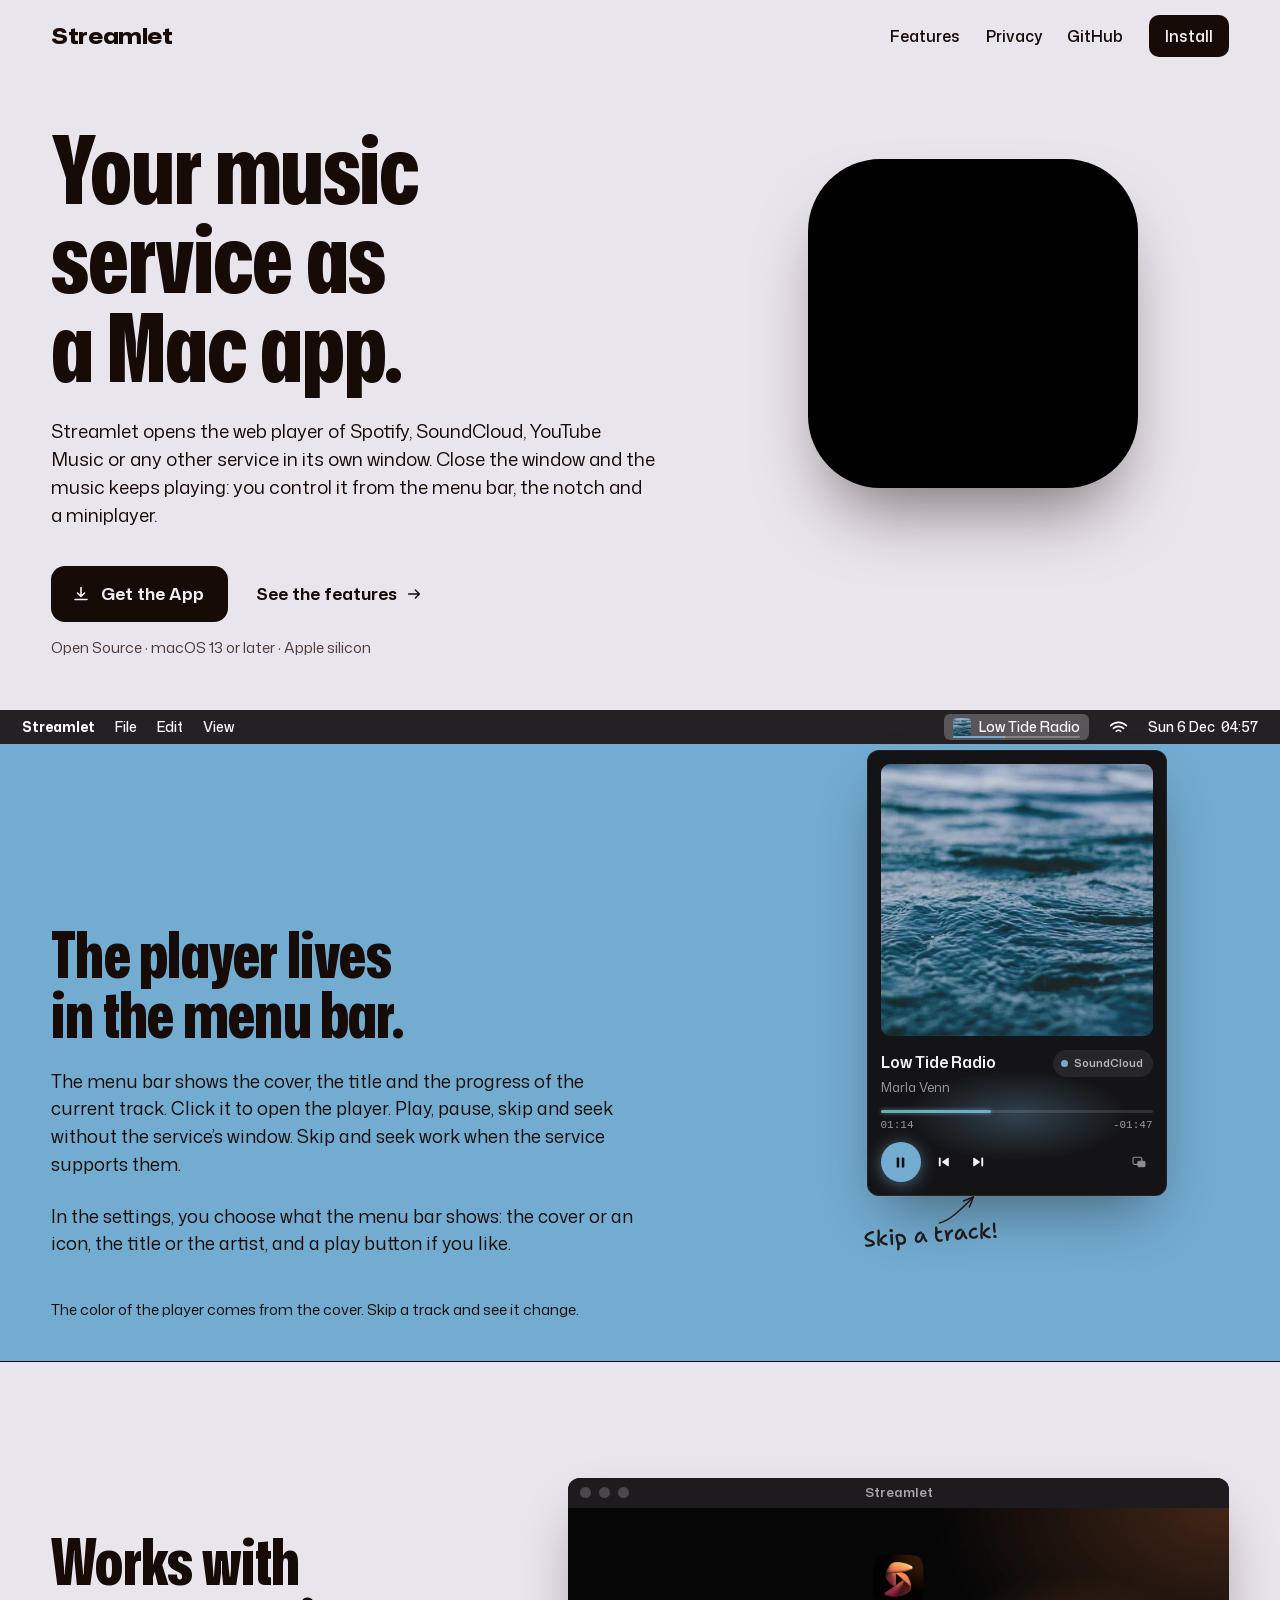
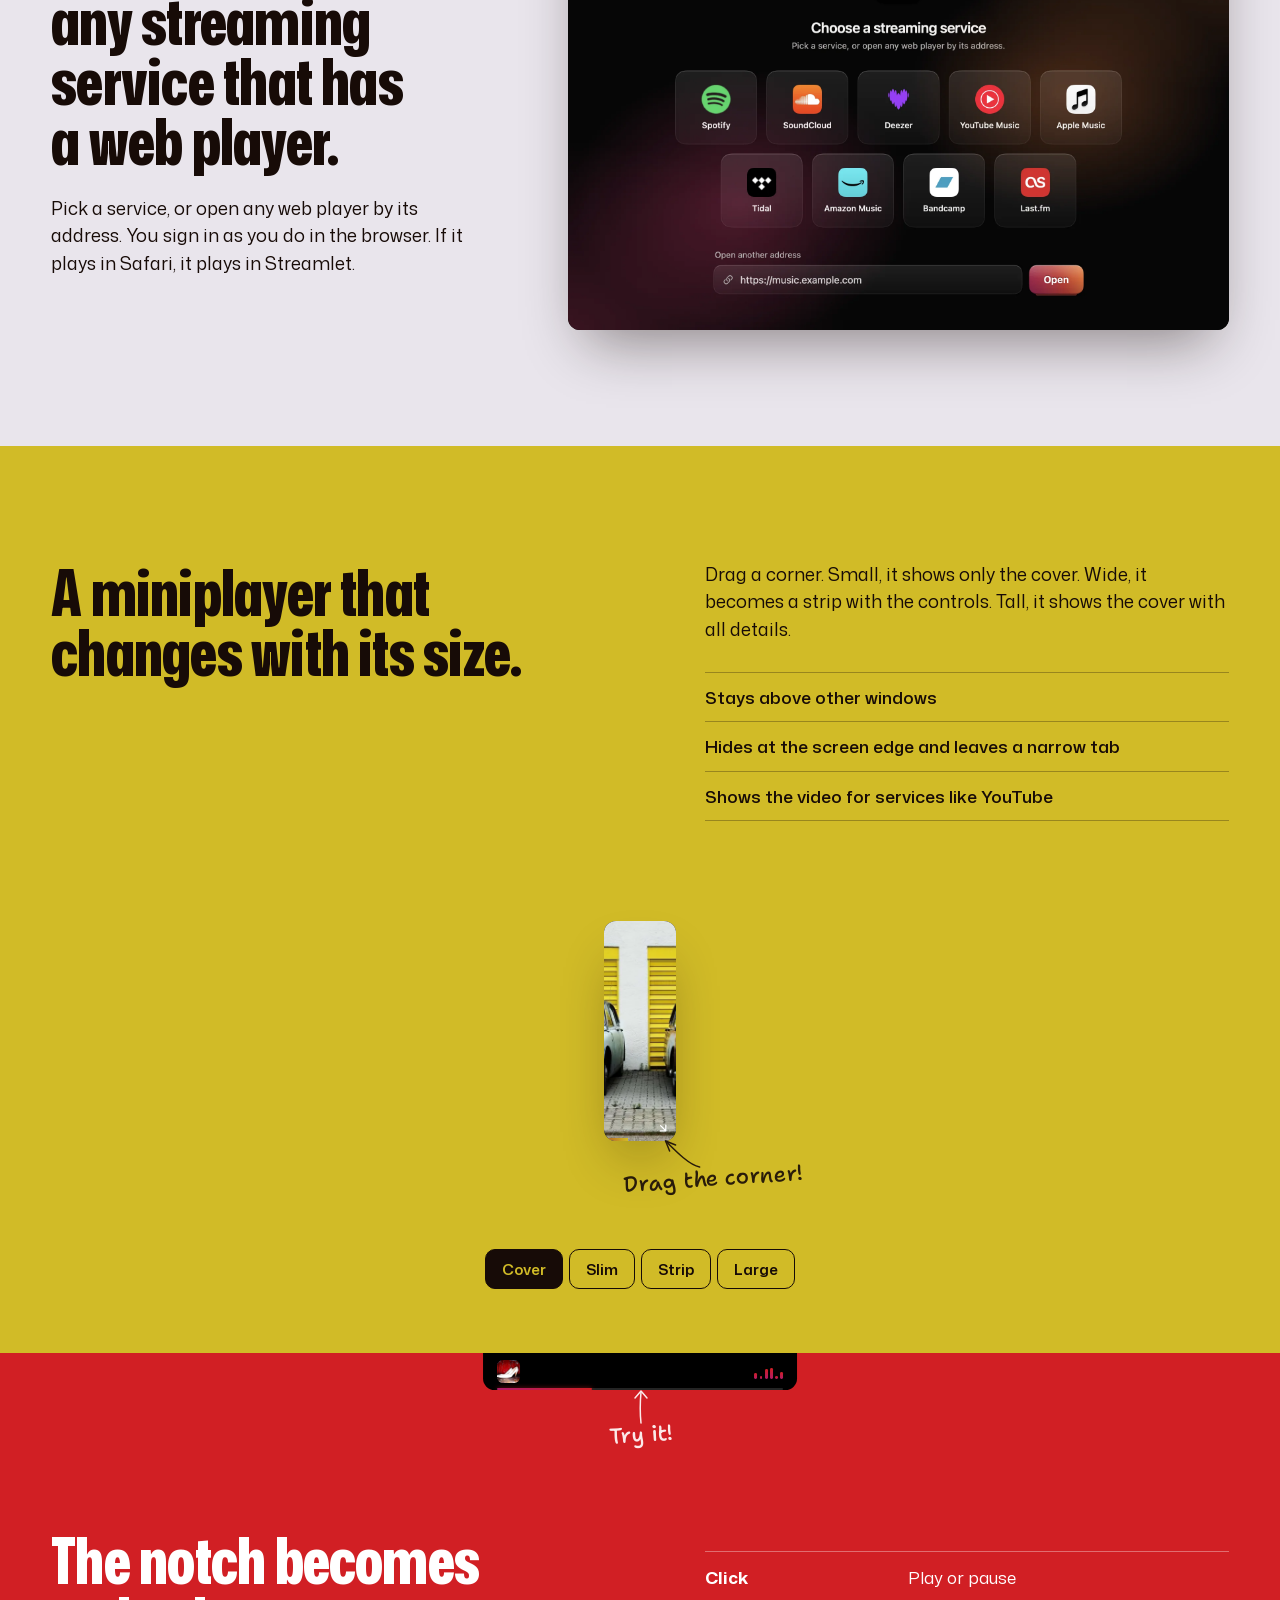
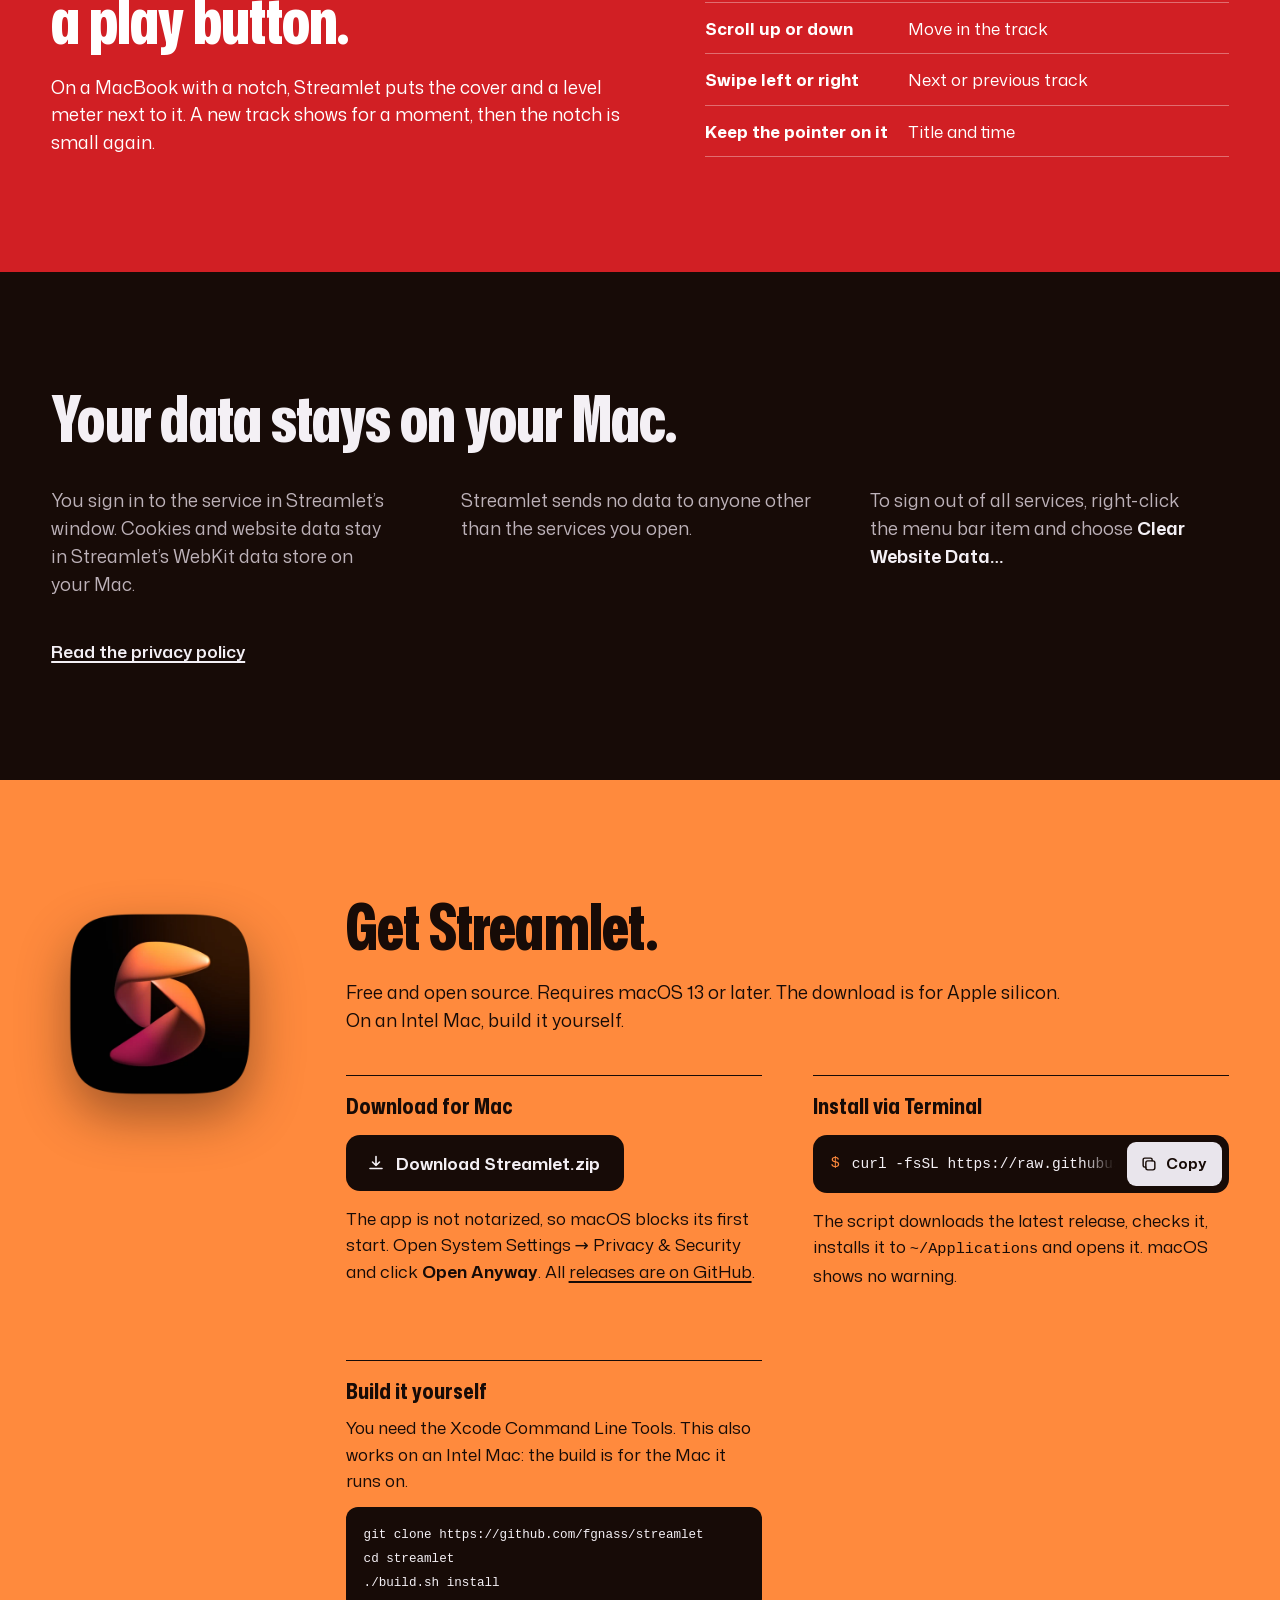
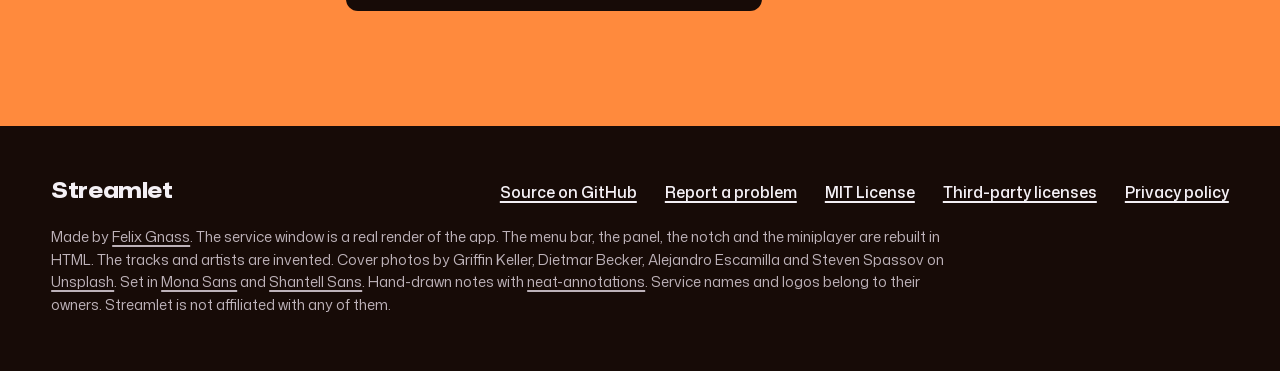
==== docs/index.html @ 0e33ea7a "initial commit" ====
<!doctype html>
<html lang="en">
<head>
<meta charset="utf-8">
<meta name="viewport" content="width=device-width, initial-scale=1">
<title>Streamlet – Your music service as a Mac app</title>
<meta name="description" content="Streamlet opens the web player of Spotify, SoundCloud, YouTube Music or any other service in its own window, and lets you control it from the menu bar, the notch and a miniplayer. Free and open source.">
<meta name="theme-color" content="#e9e5ec">
<meta property="og:title" content="Streamlet – Your music service as a Mac app">
<meta property="og:description" content="Any web player in its own window, with controls in the menu bar, the notch and a miniplayer.">
<meta property="og:image" content="https://fgnass.github.io/streamlet/assets/img/icon-512.png">
<meta property="og:type" content="website">
<link rel="icon" type="image/png" href="assets/favicon.png">
<link rel="apple-touch-icon" href="assets/apple-touch-icon.png">
<link rel="preload" href="assets/fonts/mona-sans.woff2" as="font" type="font/woff2" crossorigin>
<link rel="stylesheet" href="neat-annotations.css">
<link rel="stylesheet" href="style.css">
<script>document.documentElement.classList.add("js")</script>
<script src="main.js" defer></script>
</head>
<body>

<svg width="0" height="0" style="position:absolute" aria-hidden="true">
  <symbol id="i-copy" viewBox="0 0 20 20"><rect x="6.5" y="6.5" width="10" height="10" rx="2.2"/><path d="M13.5 6.5V5.2a1.7 1.7 0 0 0-1.7-1.7H5.2a1.7 1.7 0 0 0-1.7 1.7v6.6a1.7 1.7 0 0 0 1.7 1.7h1.3"/></symbol>
  <symbol id="i-check" viewBox="0 0 20 20"><path d="m4.5 10.5 3.5 3.5 7.5-8"/></symbol>
  <symbol id="i-download" viewBox="0 0 20 20"><path d="M10 3.5v9m0 0-3.5-3.5M10 12.5l3.5-3.5M4 15.5h12"/></symbol>
  <symbol id="i-arrow" viewBox="0 0 20 20"><path d="M4 10h12m0 0-4.5-4.5M16 10l-4.5 4.5"/></symbol>
  <symbol id="i-github" viewBox="0 0 16 16"><path fill="currentColor" stroke="none" d="M8 0C3.58 0 0 3.58 0 8c0 3.54 2.29 6.53 5.47 7.59.4.07.55-.17.55-.38 0-.19-.01-.82-.01-1.49-2.01.37-2.53-.49-2.69-.94-.09-.23-.48-.94-.82-1.13-.28-.15-.68-.52-.01-.53.63-.01 1.08.58 1.23.82.72 1.21 1.87.87 2.33.66.07-.52.28-.87.51-1.07-1.78-.2-3.64-.89-3.64-3.95 0-.87.31-1.59.82-2.15-.08-.2-.36-1.02.08-2.12 0 0 .67-.21 2.2.82.64-.18 1.32-.27 2-.27.68 0 1.36.09 2 .27 1.53-1.04 2.2-.82 2.2-.82.44 1.1.16 1.92.08 2.12.51.56.82 1.27.82 2.15 0 3.07-1.87 3.75-3.65 3.95.29.25.54.73.54 1.48 0 1.07-.01 1.93-.01 2.2 0 .21.15.46.55.38A8.013 8.013 0 0 0 16 8c0-4.42-3.58-8-8-8z"/></symbol>
  <symbol id="i-play" viewBox="0 0 20 20"><path fill="currentColor" stroke="none" d="M6.5 4.3v11.4c0 .6.7 1 1.2.6l8.4-5.7a.7.7 0 0 0 0-1.2L7.7 3.7c-.5-.4-1.2 0-1.2.6z"/></symbol>
  <symbol id="i-pause" viewBox="0 0 20 20"><rect fill="currentColor" stroke="none" x="5.5" y="4" width="3" height="12" rx="1"/><rect fill="currentColor" stroke="none" x="11.5" y="4" width="3" height="12" rx="1"/></symbol>
  <symbol id="i-prev" viewBox="0 0 20 20"><rect fill="currentColor" stroke="none" x="3.5" y="4.5" width="2.4" height="11" rx="1"/><path fill="currentColor" stroke="none" d="M16 5.3v9.4c0 .6-.7 1-1.2.6L8 10.6a.7.7 0 0 1 0-1.2l6.8-4.7c.5-.4 1.2 0 1.2.6z"/></symbol>
  <symbol id="i-next" viewBox="0 0 20 20"><rect fill="currentColor" stroke="none" x="14.1" y="4.5" width="2.4" height="11" rx="1"/><path fill="currentColor" stroke="none" d="M4 5.3v9.4c0 .6.7 1 1.2.6l6.8-4.7a.7.7 0 0 0 0-1.2L5.2 4.7c-.5-.4-1.2 0-1.2.6z"/></symbol>
  <symbol id="i-resize" viewBox="0 0 20 20"><path d="M16 9v7H9M16 16 9.5 9.5"/></symbol>
</svg>

<header class="top">
  <a class="brand" href="#top" aria-label="Streamlet, back to top">Streamlet</a>
  <nav aria-label="Main">
    <a href="#features">Features</a>
    <a href="#privacy">Privacy</a>
    <a href="https://github.com/fgnass/streamlet">GitHub</a>
    <a class="nav-install" href="#install">Install</a>
  </nav>
</header>

<main id="top">

  <!-- Hero: the icon's build-up -->
  <section class="hero">
    <div class="hero-copy">
      <h1>Your music service as a Mac app.</h1>
      <p class="lead">Streamlet opens the web player of Spotify, SoundCloud, YouTube Music or any other service in its own window. Close the window and the music keeps playing: you control it from the menu bar, the notch and a miniplayer.</p>
      <div class="get">
        <a class="btn-dl" href="#install"><svg class="ico"><use href="#i-download"/></svg>Get the App</a>
        <a class="btn-try" href="#features">See the features<svg class="ico"><use href="#i-arrow"/></svg></a>
      </div>
      <p class="get-meta">Open Source · macOS 13 or later · Apple silicon</p>
    </div>

    <div class="flight" aria-hidden="true">
      <span class="flight-shadow"></span>
      <img class="flight-still" src="assets/flight/055.webp" width="1280" height="1280" alt="">
      <canvas id="flight" width="1280" height="1280"></canvas>
    </div>
  </section>

  <!-- Menu bar: the player hangs from the menu bar item, as on the Mac -->
  <section class="field field-menubar" data-track="1" id="features" aria-labelledby="f-menubar">
    <div class="macbar">
      <div class="macbar-left" aria-hidden="true"><b>Streamlet</b><span>File</span><span>Edit</span><span>View</span></div>
      <div class="macbar-right">
        <button class="macbar-item" type="button" id="mb-item" aria-expanded="true" aria-controls="panel" aria-label="Streamlet in the menu bar: open or close the player">
          <img class="mb-cover" src="assets/img/cover-1.webp" alt="" width="18" height="18">
          <span class="mb-title">Low Tide Radio</span>
          <i class="macbar-progress"><i></i></i>
        </button>
        <svg class="macbar-sys" viewBox="0 0 20 14" aria-hidden="true"><path d="M1.5 5a12 12 0 0 1 17 0M4.5 8a8 8 0 0 1 11 0M7.6 11a3.6 3.6 0 0 1 4.8 0"/></svg>
        <span class="macbar-clock" id="mb-clock" aria-hidden="true">Thu 19 Nov&nbsp; 21:14</span>
      </div>
    </div>

    <div class="panel" id="panel" role="group" aria-label="Streamlet player panel">
      <div class="p-cover"></div>
      <div class="p-head">
        <div class="p-text"><b class="p-title">Low Tide Radio</b><span class="p-artist">Marla Venn</span></div>
        <span class="p-badge"><i></i>SoundCloud</span>
      </div>
      <div class="p-progress" id="p-progress" role="slider" tabindex="0" aria-label="Position in the track" aria-valuemin="0" aria-valuemax="182" aria-valuenow="71"><i><b></b></i></div>
      <div class="p-times" aria-hidden="true"><span class="p-elapsed">01:11</span><span class="p-remaining">-01:51</span></div>
      <div class="p-controls">
        <button class="p-play" type="button" id="p-play" aria-label="Pause"><svg class="ico-fill"><use href="#i-pause"/></svg></button>
        <button class="p-skip" type="button" id="p-prev" aria-label="Previous track"><svg class="ico-fill"><use href="#i-prev"/></svg></button>
        <span class="p-skip-ann ann ann-ne ann-no-mark" id="p-hint" data-note="Skip a track!">
          <button class="p-skip" type="button" id="p-next" aria-label="Next track"><svg class="ico-fill"><use href="#i-next"/></svg></button>
        </span>
        <span class="p-pip" aria-hidden="true"><svg viewBox="0 0 20 20"><rect x="2.5" y="4" width="11" height="9" rx="2"/><rect x="8.5" y="9" width="9" height="7" rx="1.8" fill="currentColor"/></svg></span>
      </div>
    </div>

    <div class="field-inner">
      <div class="field-copy">
        <h2 id="f-menubar">The player lives in the menu bar.</h2>
        <p>The menu bar shows the cover, the title and the progress of the current track. Click it to open the player. Play, pause, skip and seek without the service’s window. Skip and seek work when the service supports them.</p>
        <p>In the settings, you choose what the menu bar shows: the cover or an icon, the title or the artist, and a play button if you like.</p>
      </div>
      <div class="panel-slot" aria-hidden="true"></div>
    </div>
    <p class="field-note">The color of the player comes from the cover. Skip a track and see it change.</p>
  </section>

  <!-- Services: the chooser window -->
  <section class="services" aria-labelledby="services-h">
    <div class="services-copy">
      <h2 id="services-h">Works with any streaming service that has a web player.</h2>
      <p>Pick a service, or open any web player by its address. You sign in as you do in the browser. If it plays in Safari, it plays in Streamlet.</p>
    </div>
    <figure class="window">
      <div class="window-bar" aria-hidden="true"><i></i><i></i><i></i><span>Streamlet</span></div>
      <img loading="lazy" decoding="async" src="assets/img/chooser.webp" width="1000" height="640" alt="The Streamlet window with the service chooser: Spotify, SoundCloud, Deezer, YouTube Music, Apple Music, Tidal, Amazon Music, Bandcamp, Last.fm, and a field to open another address.">
    </figure>
  </section>

  <!-- Miniplayer -->
  <section class="field field-mini" data-track="2" aria-labelledby="f-mini">
    <div class="field-head">
      <h2 id="f-mini">A miniplayer that changes with its size.</h2>
      <div>
        <p>Drag a corner. Small, it shows only the cover. Wide, it becomes a strip with the controls. Tall, it shows the cover with all details.</p>
        <ul class="facts">
          <li>Stays above other windows</li>
          <li>Hides at the screen edge and leaves a narrow tab</li>
          <li>Shows the video for services like YouTube</li>
        </ul>
      </div>
    </div>
    <div class="mini-stage" id="mini-desk">
      <div class="mini-wrap">
      <div class="mini" id="mini" data-layout="large" style="--w:460px;--h:220px" role="img" aria-label="Miniplayer demo, layout: large">
        <div class="mini-cover"></div>
        <div class="mini-meta">
          <div class="mini-title">Double Parked</div>
          <div class="mini-artist">The Yellow Doors</div>
          <div class="mini-service"><i></i>Spotify</div>
        </div>
        <div class="mini-time"><span>01:11</span><span>-02:23</span></div>
        <div class="mini-controls">
          <span class="mini-skip"><svg class="ico-fill"><use href="#i-prev"/></svg></span>
          <span class="mini-play"><svg class="ico-fill"><use href="#i-pause"/></svg></span>
          <span class="mini-skip"><svg class="ico-fill"><use href="#i-next"/></svg></span>
        </div>
        <div class="mini-progress"><i></i></div>
        <span class="mini-handle" id="mini-handle" aria-hidden="true"><svg class="ico"><use href="#i-resize"/></svg></span>
      </div>
      <span class="mini-ann ann ann-nw ann-no-mark" id="mini-hint" data-note="Drag the corner!" aria-hidden="true"></span>
      </div>
    </div>
    <div class="seg" role="group" aria-label="Miniplayer size">
      <button type="button" data-size="110,110">Cover</button>
      <button type="button" data-size="240,72">Slim</button>
      <button type="button" data-size="340,96">Strip</button>
      <button type="button" data-size="460,220" aria-pressed="true">Large</button>
    </div>
  </section>

  <!-- Notch: hangs from the top centre -->
  <section class="field field-notch" data-track="3" id="notch-section" aria-labelledby="f-notch">
    <div class="bezel">
      <div class="notch" id="notch" data-mode="idle" data-track="3" tabindex="0" role="button"
           aria-label="Notch demo. Click or press Space to play or pause. Arrow keys: left and right change the track, up and down move in the track.">
        <div class="n-row" aria-hidden="true">
          <div class="n-left">
            <span class="n-cover"></span>
            <span class="n-marquee"><span class="n-line"></span></span>
          </div>
          <div class="n-right">
            <span class="n-bars"><i></i><i></i><i></i><i></i><i></i><i></i></span>
            <span class="n-time"></span>
            <svg class="ico-fill n-flash"><use href="#i-pause"/></svg>
          </div>
        </div>
        <div class="n-moment" aria-hidden="true">
          <span class="n-cover"></span>
          <span class="n-text"><b class="n-title"></b><span class="n-artist"></span></span>
          <span class="n-badge"><i></i>YouTube Music</span>
        </div>
        <div class="n-progress" aria-hidden="true"><i></i></div>
      </div>
      <span class="notch-ann ann ann-n ann-no-mark" id="notch-hint" data-note="Try it!" aria-hidden="true"></span>
    </div>
    <div class="notch-space"></div>
    <div class="field-inner">
      <div class="field-copy">
        <h2 id="f-notch">The notch becomes a play button.</h2>
        <p>On a MacBook with a notch, Streamlet puts the cover and a level meter next to it. A new track shows for a moment, then the notch is small again.</p>
      </div>
      <dl class="gestures" id="gestures">
        <div><dt>Click</dt><dd>Play or pause</dd></div>
        <div><dt>Scroll up or down</dt><dd>Move in the track</dd></div>
        <div><dt>Swipe left or right</dt><dd>Next or previous track</dd></div>
        <div><dt>Keep the pointer on it</dt><dd>Title and time</dd></div>
      </dl>
    </div>
  </section>

  <!-- Privacy -->
  <section class="privacy" id="privacy" aria-labelledby="privacy-h">
    <h2 id="privacy-h">Your data stays on your Mac.</h2>
    <div class="privacy-cols">
      <p>You sign in to the service in Streamlet’s window. Cookies and website data stay in Streamlet’s WebKit data store on your Mac.</p>
      <p>Streamlet sends no data to anyone other than the services you open.</p>
      <p>To sign out of all services, right-click the menu bar item and choose <em>Clear Website Data…</em></p>
    </div>
    <p class="privacy-more"><a href="privacy.html">Read the privacy policy</a></p>
  </section>

  <!-- Install -->
  <section class="install" id="install" aria-labelledby="install-h">
    <img class="install-icon" src="assets/img/icon-512.webp" alt="" width="200" height="200">
    <h2 id="install-h">Get Streamlet.</h2>
    <p class="install-lead">Free and open source. Requires macOS 13 or later. The download is for Apple silicon. On an Intel Mac, build it yourself.</p>

    <div class="install-ways">
      <div id="first-start">
        <h3>Download for Mac</h3>
        <a class="btn-dl" href="https://github.com/fgnass/streamlet/releases/latest/download/Streamlet.zip"><svg class="ico"><use href="#i-download"/></svg>Download Streamlet.zip</a>
        <p>The app is not notarized, so macOS blocks its first start. Open System Settings → Privacy &amp; Security and click <em>Open Anyway</em>. All <a href="https://github.com/fgnass/streamlet/releases">releases are on GitHub</a>.</p>
      </div>
      <div>
        <h3>Install via Terminal</h3>
        <div class="cmd" data-copy-root>
          <span class="cmd-prompt" aria-hidden="true">$</span>
          <code class="cmd-text" data-copy-text>curl -fsSL https://raw.githubusercontent.com/fgnass/streamlet/main/install.sh | sh</code>
          <button class="cmd-copy" type="button" data-copy aria-label="Copy the install command">
            <svg class="ico ico-copy"><use href="#i-copy"/></svg>
            <svg class="ico ico-check"><use href="#i-check"/></svg>
            <span class="cmd-copy-label">Copy</span>
          </button>
        </div>
        <p>The script downloads the latest release, checks it, installs it to <code>~/Applications</code> and opens it. macOS shows no warning.</p>
      </div>
    </div>

    <div class="install-more">
      <div>
        <h3>Build it yourself</h3>
        <p>You need the Xcode Command Line Tools. This also works on an Intel Mac: the build is for the Mac it runs on.</p>
<pre class="code"><code>git clone https://github.com/fgnass/streamlet
cd streamlet
./build.sh install</code></pre>
      </div>
    </div>
  </section>
</main>

<footer class="site-footer">
  <p class="foot-brand">Streamlet</p>
  <nav aria-label="Footer">
    <a href="https://github.com/fgnass/streamlet">Source on GitHub</a>
    <a href="https://github.com/fgnass/streamlet/issues">Report a problem</a>
    <a href="https://github.com/fgnass/streamlet/blob/main/LICENSE">MIT License</a>
    <a href="https://github.com/fgnass/streamlet/blob/main/THIRD_PARTY_LICENSES.md">Third-party licenses</a>
    <a href="privacy.html">Privacy policy</a>
  </nav>
  <p class="foot-note">Made by <a href="https://github.com/fgnass">Felix Gnass</a>. The service window is a real render of the app. The menu bar, the panel, the notch and the miniplayer are rebuilt in HTML. The tracks and artists are invented. Cover photos by Griffin Keller, Dietmar Becker, Alejandro Escamilla and Steven Spassov on <a href="https://unsplash.com">Unsplash</a>. Set in <a href="https://github.com/github/mona-sans">Mona Sans</a> and <a href="https://github.com/arrowtype/shantell-sans">Shantell Sans</a>. Hand-drawn notes with <a href="https://github.com/syabro/neat-annotations">neat-annotations</a>. Service names and logos belong to their owners. Streamlet is not affiliated with any of them.</p>
</footer>

</body>
</html>
---- docs/neat-annotations.css ----
/* neat-annotations — neat hand-drawn CSS annotations: arrows + handwritten labels.
   https://github.com/syabro/neat-annotations · MIT license.
   Labels look best with the Shantell Sans font (falls back to system cursive). */

.ann {
  --ann-color: light-dark(#898584, #b8b8bd);
  --ann-mark: light-dark(
    color-mix(in oklch, var(--ann-color) 10%, transparent),
    oklch(from var(--ann-color) l calc(c * 1.35) h / 24%)
  );
  --ann-font: 'Shantell Sans', cursive;
  --ann-target-gap: 5px;
  --ann-label-gap: 6px;
  --ann-lower-label-gap: -4px;
  --ann-label-max-width: 150px;
  --ann-arrow-x: 0px;
  --ann-text-x: 0px;
  --ann-arrow-y: 0px;
  --ann-text-y: 5px;
  --ann-rotate: -4deg;
  position: relative;
  display: inline-block;
  overflow: visible;
  line-height: 1.15;
  border-radius: 3px;
  background: var(--ann-mark);
  box-shadow:
    -0.3em 0 0 0 var(--ann-mark),
    0.3em 0 0 0 var(--ann-mark);
}

.ann::after {
  content: attr(data-note);
  position: absolute;
  z-index: 4;
  width: max-content;
  max-width: var(--ann-label-max-width);
  transform: rotate(var(--ann-rotate));
  font-family: var(--ann-font);
  font-size: 0.95rem;
  font-weight: 400;
  line-height: 1.05;
  color: var(--ann-color);
  opacity: .9;
  white-space: normal;
  overflow-wrap: anywhere;
  pointer-events: none;
}

.ann::before {
  content: "";
  position: absolute;
  z-index: 3;
  width: 46px;
  height: 38px;
  transform-origin: 50% 50%;
  -webkit-mask: var(--_ann-arrow-mask) center / contain no-repeat;
  mask: var(--_ann-arrow-mask) center / contain no-repeat;
  background: var(--ann-color);
  opacity: .9;
  pointer-events: none;
}

.ann:not([data-note])::before,
.ann:not([data-note])::after,
.ann[data-note=""]::before,
.ann[data-note=""]::after { display: none; }

/* Amber text needs darker contrast, but the highlight uses bright yellow (#ffb000)
   to avoid a muddy background. color-mix with transparent creates an even marker tint. */
.ann-amber {
  --ann-color: light-dark(#b8751a, #f0b45a);
  --ann-mark: light-dark(
    color-mix(in oklch, #ffb000 14%, transparent),
    color-mix(in oklch, #ffb000 22%, transparent)
  );
}
.ann-blue { --ann-color: light-dark(#3b72c4, #78a9ef); }
.ann-green { --ann-color: light-dark(#2f8f5b, #67c792); }
.ann-red { --ann-color: light-dark(#c45a38, #ee8a6e); }
.ann-purple { --ann-color: light-dark(#8657c8, #b998ef); }
.ann-rainbow {
  --ann-color: oklch(0.65 0.28 var(--ann-rainbow-hue, 350deg));
}
.ann-no-mark { --ann-mark: transparent; }

@property --ann-rainbow-hue {
  syntax: "<angle>";
  inherits: false;
  initial-value: 350deg;
}

@keyframes ann-rainbow-cycle { to { --ann-rainbow-hue: 710deg; } }
@media (prefers-reduced-motion: no-preference) {
  .ann-rainbow { animation: ann-rainbow-cycle 3s linear infinite; }
}

@media (forced-colors: active) {
  .ann::before {
    background: CanvasText;
    forced-color-adjust: none;
  }
}

.ann-n::before {
  left: calc(50% - 23px + var(--ann-arrow-x));
  top: calc(100% + var(--ann-target-gap) - 4px + var(--ann-arrow-y));
  --_ann-arrow-mask: url("data:image/svg+xml,%3Csvg width='46' height='38' viewBox='0 0 46 38' xmlns='http://www.w3.org/2000/svg'%3E%3Cpath d='M23 35 C22 26 22 15 23 4' fill='none' stroke='black' stroke-width='1.5' stroke-linecap='round'/%3E%3Cpath d='M17 10 L23 3 L29 10' fill='none' stroke='black' stroke-width='1.5' stroke-linecap='round' stroke-linejoin='round'/%3E%3C/svg%3E");
}
.ann-n::after { left: calc(50% + var(--ann-text-x)); top: calc(100% + var(--ann-target-gap) + 31px + var(--ann-lower-label-gap) + var(--ann-text-y)); transform: translateX(-50%) rotate(var(--ann-rotate)); }

.ann-ne::before {
  left: calc(50% - 40px + var(--ann-arrow-x));
  top: calc(100% + var(--ann-target-gap) - 6px + var(--ann-arrow-y));
  transform: translateX(-10%);
  --_ann-arrow-mask: url("data:image/svg+xml,%3Csvg width='46' height='38' viewBox='0 0 46 38' xmlns='http://www.w3.org/2000/svg'%3E%3Cpath d='M6 32 C16 30 28 18 40 6' fill='none' stroke='black' stroke-width='1.5' stroke-linecap='round'/%3E%3Cpath d='M30 10 L40 6 L36 16' fill='none' stroke='black' stroke-width='1.5' stroke-linecap='round' stroke-linejoin='round'/%3E%3C/svg%3E");
}
.ann-ne::after { left: calc(50% - 34px + var(--ann-text-x)); top: calc(100% + var(--ann-target-gap) + 26px + var(--ann-lower-label-gap) + var(--ann-text-y)); transform: translateX(-60%) rotate(var(--ann-rotate)); }

.ann-e::before {
  left: calc(-1 * var(--ann-target-gap) - 43px + var(--ann-arrow-x));
  top: calc(50% - 19px + var(--ann-arrow-y));
  --_ann-arrow-mask: url("data:image/svg+xml,%3Csvg width='46' height='38' viewBox='0 0 46 38' xmlns='http://www.w3.org/2000/svg'%3E%3Cpath d='M4 19 C15 18 31 18 43 19' fill='none' stroke='black' stroke-width='1.5' stroke-linecap='round'/%3E%3Cpath d='M36 13 L43 19 L36 25' fill='none' stroke='black' stroke-width='1.5' stroke-linecap='round' stroke-linejoin='round'/%3E%3C/svg%3E");
}
.ann-e::after { right: calc(100% + var(--ann-target-gap) + 39px + var(--ann-label-gap) - var(--ann-text-x)); top: calc(50% - 5px + var(--ann-text-y)); transform: translateY(-50%) rotate(var(--ann-rotate)); }

.ann-se::before {
  left: calc(50% - 40px + var(--ann-arrow-x));
  top: calc(-1 * var(--ann-target-gap) - 32px + var(--ann-arrow-y));
  transform: translateX(-10%);
  --_ann-arrow-mask: url("data:image/svg+xml,%3Csvg width='46' height='38' viewBox='0 0 46 38' xmlns='http://www.w3.org/2000/svg'%3E%3Cpath d='M6 6 C16 8 28 20 40 32' fill='none' stroke='black' stroke-width='1.5' stroke-linecap='round'/%3E%3Cpath d='M36 22 L40 32 L30 28' fill='none' stroke='black' stroke-width='1.5' stroke-linecap='round' stroke-linejoin='round'/%3E%3C/svg%3E");
}
.ann-se::after { left: calc(50% - 34px + var(--ann-text-x)); bottom: calc(100% + var(--ann-target-gap) + 26px + var(--ann-label-gap) - var(--ann-text-y)); transform: translateX(-60%) rotate(var(--ann-rotate)); }

.ann-s::before {
  left: calc(50% - 23px + var(--ann-arrow-x));
  top: calc(-1 * var(--ann-target-gap) - 35px + var(--ann-arrow-y));
  --_ann-arrow-mask: url("data:image/svg+xml,%3Csvg width='46' height='38' viewBox='0 0 46 38' xmlns='http://www.w3.org/2000/svg'%3E%3Cpath d='M23 4 C22 13 22 24 23 35' fill='none' stroke='black' stroke-width='1.5' stroke-linecap='round'/%3E%3Cpath d='M17 29 L23 36 L29 29' fill='none' stroke='black' stroke-width='1.5' stroke-linecap='round' stroke-linejoin='round'/%3E%3C/svg%3E");
}
.ann-s::after { left: calc(50% + var(--ann-text-x)); bottom: calc(100% + var(--ann-target-gap) + 31px + var(--ann-label-gap) - var(--ann-text-y)); transform: translateX(-50%) rotate(var(--ann-rotate)); }

.ann-sw::before {
  left: calc(50% - 6px + var(--ann-arrow-x));
  top: calc(-1 * var(--ann-target-gap) - 32px + var(--ann-arrow-y));
  transform: translateX(10%);
  --_ann-arrow-mask: url("data:image/svg+xml,%3Csvg width='46' height='38' viewBox='0 0 46 38' xmlns='http://www.w3.org/2000/svg'%3E%3Cpath d='M40 6 C30 8 18 20 6 32' fill='none' stroke='black' stroke-width='1.5' stroke-linecap='round'/%3E%3Cpath d='M10 22 L6 32 L16 28' fill='none' stroke='black' stroke-width='1.5' stroke-linecap='round' stroke-linejoin='round'/%3E%3C/svg%3E");
}
.ann-sw::after { left: calc(50% + 34px + var(--ann-text-x)); bottom: calc(100% + var(--ann-target-gap) + 26px + var(--ann-label-gap) - var(--ann-text-y)); transform: translateX(-40%) rotate(var(--ann-rotate)); }

.ann-w::before {
  left: calc(100% + var(--ann-target-gap) - 3px + var(--ann-arrow-x));
  top: calc(50% - 19px + var(--ann-arrow-y));
  --_ann-arrow-mask: url("data:image/svg+xml,%3Csvg width='46' height='38' viewBox='0 0 46 38' xmlns='http://www.w3.org/2000/svg'%3E%3Cpath d='M43 19 C32 18 15 18 3 19' fill='none' stroke='black' stroke-width='1.5' stroke-linecap='round'/%3E%3Cpath d='M10 13 L3 19 L10 25' fill='none' stroke='black' stroke-width='1.5' stroke-linecap='round' stroke-linejoin='round'/%3E%3C/svg%3E");
}
.ann-w::after { left: calc(100% + var(--ann-target-gap) + 40px + var(--ann-label-gap) + var(--ann-text-x)); top: calc(50% - 5px + var(--ann-text-y)); transform: translateY(-50%) rotate(var(--ann-rotate)); }

.ann-nw::before {
  left: calc(50% - 6px + var(--ann-arrow-x));
  top: calc(100% + var(--ann-target-gap) - 6px + var(--ann-arrow-y));
  transform: translateX(10%);
  --_ann-arrow-mask: url("data:image/svg+xml,%3Csvg width='46' height='38' viewBox='0 0 46 38' xmlns='http://www.w3.org/2000/svg'%3E%3Cpath d='M40 32 C30 30 18 18 6 6' fill='none' stroke='black' stroke-width='1.5' stroke-linecap='round'/%3E%3Cpath d='M16 10 L6 6 L10 16' fill='none' stroke='black' stroke-width='1.5' stroke-linecap='round' stroke-linejoin='round'/%3E%3C/svg%3E");
}
.ann-nw::after { left: calc(50% + 34px + var(--ann-text-x)); top: calc(100% + var(--ann-target-gap) + 26px + var(--ann-lower-label-gap) + var(--ann-text-y)); transform: translateX(-40%) rotate(var(--ann-rotate)); }

.ann-block { display: block; line-height: inherit; }
---- docs/style.css ----
@font-face {
  font-family: "Mona Sans";
  src: url("assets/fonts/mona-sans.woff2") format("woff2");
  font-weight: 200 900;
  font-stretch: 75% 125%;
  font-display: swap;
}
@font-face {
  font-family: "Shantell Sans";
  src: url("assets/fonts/shantell-sans-500.woff") format("woff");
  font-weight: 500;
  font-display: swap;
}

:root {
  color-scheme: light;
  --paper: #e9e5ec;
  --paper-rule: #c9c2cd;
  --ink: #170b07;
  --ink-soft: #4a3d3a;
  --on-ink: #f4f0f5;
  --on-ink-soft: #bdb2b9;
  --orange: #ff8a3d;
  --magenta: #d2457f;
  /* The dark surfaces of the app itself */
  --app-panel: #141416;
  --sans: "Mona Sans", ui-sans-serif, system-ui, -apple-system, "Helvetica Neue", sans-serif;
  --mono: ui-monospace, "SF Mono", SFMono-Regular, Menlo, monospace;
  --ease: cubic-bezier(0.16, 1, 0.3, 1);
  --spring: cubic-bezier(0.3, 1.2, 0.5, 1);
  --gutter: clamp(20px, 4vw, 56px);
  --max: 1328px;
  --edge: max(var(--gutter), calc((100vw - var(--max)) / 2));
  --section: clamp(72px, 9vw, 128px);
  --shadow: 0 28px 56px -18px rgba(23, 11, 7, 0.45);
}

/* Each track brings the accent that the app takes from its cover. */
[data-track="1"] { --field: #72acd1; --on: var(--ink); --acc: #72acd1; --acc2: #61b2aa; }
[data-track="2"] { --field: #d1bb27; --on: var(--ink); --acc: #d1bb27; --acc2: #b25a21; }
[data-track="3"] { --field: #d11f24; --on: #fff; --acc: #d11f24; --acc2: #b21b67; }
[data-track="4"] { --field: #a373d1; --on: var(--ink); --acc: #a373d1; --acc2: #6462b2; }

*, *::before, *::after { box-sizing: border-box; }

html {
  scroll-behavior: smooth;
  scroll-padding-top: 24px;
  scrollbar-color: var(--ink-soft) var(--paper);
  -webkit-text-size-adjust: 100%;
}

body {
  margin: 0;
  background: var(--paper);
  color: var(--ink);
  font: 400 17px/1.55 var(--sans);
  font-stretch: 100%;
  -webkit-font-smoothing: antialiased;
  overflow-x: clip;
  caret-color: var(--magenta);
}

::selection { background: var(--magenta); color: #fff; }

img, svg, canvas { display: block; max-width: 100%; }

a { color: inherit; text-decoration-thickness: 1.5px; text-underline-offset: 0.2em; }
a:hover { text-decoration-thickness: 3px; }

:focus-visible { outline: 3px solid var(--magenta); outline-offset: 3px; border-radius: 6px; }
.field :focus-visible, .privacy :focus-visible, .site-footer :focus-visible { outline-color: currentColor; }

.ico, .ico-fill { width: 18px; height: 18px; flex: none; }
.ico { fill: none; stroke: currentColor; stroke-width: 1.6; stroke-linecap: round; stroke-linejoin: round; }
.ico-fill { fill: currentColor; }

h1, h2, h3 { margin: 0; font-family: var(--sans); text-wrap: balance; }
h1, h2 { font-weight: 800; font-stretch: 75%; letter-spacing: -0.012em; line-height: 0.94; }
h1 { font-size: clamp(3.1rem, min(7.4vw, 11.5vh), 6rem); }
h2 { font-size: clamp(2.4rem, 5vw, 4.25rem); }
h3 { font-size: 1.3rem; font-weight: 750; font-stretch: 87%; line-height: 1.2; }
p { margin: 0; text-wrap: pretty; }
code { font-family: var(--mono); font-size: 0.9em; }
b, strong { font-weight: 700; }

/* Top line: brand and navigation */

.top {
  position: relative; z-index: 3;
  display: flex; align-items: center; justify-content: space-between; gap: 16px;
  padding: 0 var(--edge); height: 72px;
}
.brand { font-weight: 800; font-stretch: 125%; font-size: 21px; letter-spacing: -0.02em; text-decoration: none; }


.top nav { display: flex; align-items: center; gap: clamp(12px, 2vw, 28px); font-weight: 550; font-size: 15.5px; }
.top nav a { text-decoration: none; padding: 8px 0; }
.top nav a:hover { text-decoration: underline; text-decoration-thickness: 2px; }
.top nav .nav-install { padding: 9px 16px; border-radius: 10px; background: var(--ink); color: var(--on-ink); transition: background-color 0.2s; }
.top nav .nav-install:hover { background: #a82f63; color: #fff; text-decoration: none; }

/* Hero */

.hero { position: relative; overflow: clip; }

.hero-copy {
  position: relative; z-index: 2;
  width: min(100%, calc(var(--edge) + 620px));
  padding: clamp(24px, 4vw, 56px) 0 clamp(40px, 4vw, 56px) var(--edge);
}
.lead { max-width: 33em; margin-top: 28px; font-size: clamp(1.05rem, 1.45vw, 1.22rem); line-height: 1.5; }

.cmd {
  display: flex; align-items: center; gap: 12px;
  max-width: 660px; margin-top: 36px;
  padding: 7px 7px 7px 18px;
  background: var(--ink); color: var(--on-ink);
  border-radius: 14px;
}
.cmd-prompt { color: var(--orange); font: 500 15px/1 var(--mono); flex: none; }
.cmd-text {
  flex: 1; min-width: 0; overflow-x: auto; white-space: nowrap;
  font-size: 14.5px; line-height: 44px; scrollbar-width: none;
  -webkit-mask-image: linear-gradient(90deg, #000 calc(100% - 32px), transparent);
  mask-image: linear-gradient(90deg, #000 calc(100% - 32px), transparent);
  padding-right: 24px;
}
.cmd-text::-webkit-scrollbar { display: none; }
.cmd-copy {
  display: inline-flex; align-items: center; gap: 8px; flex: none;
  height: 44px; padding: 0 16px 0 13px;
  border: 0; border-radius: 9px;
  background: var(--paper); color: var(--ink);
  font: 650 15px/1 var(--sans); cursor: pointer;
  transition: background-color 0.2s;
}
.cmd-copy:hover { background: #fff; }
.cmd-copy:active { background: var(--orange); }
.cmd-copy:focus-visible { outline-color: var(--orange); }
.cmd-copy .ico-check { display: none; }
.cmd-copy.copied { background: var(--orange); }
.cmd-copy.copied .ico-copy { display: none; }
.cmd-copy.copied .ico-check { display: block; }


/* Two ways to install: the download button and the Terminal command */
.get { display: flex; flex-wrap: wrap; align-items: center; gap: 12px 28px; margin-top: 36px; }
.btn-dl {
  display: inline-flex; align-items: center; gap: 10px;
  height: 56px; padding: 0 24px 0 20px; border-radius: 14px;
  background: var(--ink); color: var(--on-ink);
  font-weight: 650; font-size: 17px; text-decoration: none;
  transition: background-color 0.2s, transform 0.12s;
}
.btn-dl:hover { background: #a82f63; color: #fff; }
.btn-dl:active { transform: scale(0.98); }
.btn-dl .ico { width: 20px; height: 20px; }
.get-meta { margin-top: 14px; font-size: 15px; color: var(--ink-soft); }
.btn-try { display: inline-flex; align-items: center; gap: 8px; font-weight: 650; font-size: 17px; text-decoration: none; }
.btn-try:hover { text-decoration: underline; text-decoration-thickness: 2px; text-underline-offset: 4px; }
.btn-try .ico { width: 18px; height: 18px; transition: transform 0.2s var(--ease); }
.btn-try:hover .ico { transform: translateX(3px); }


/* The flight: a 1280px canvas, the tile takes 41.25% of it */

.flight {
  position: absolute; z-index: 1;
  width: min(900px, 66vw); aspect-ratio: 1;
  right: max(-9vw, -130px); top: 50%;
  transform: translateY(-58%);
  pointer-events: none;
}
.flight canvas, .flight-still {
  position: absolute; inset: 0; width: 100%; height: 100%;
  -webkit-mask-image: radial-gradient(closest-side, #000 86%, transparent 100%);
  mask-image: radial-gradient(closest-side, #000 86%, transparent 100%);
}
.flight canvas { opacity: 0; }
.flight.live canvas { opacity: 1; }
.flight.live .flight-still { opacity: 0; }
.flight-shadow {
  position: absolute; left: 30.5%; top: 30.5%; width: 39%; height: 39%;
  border-radius: 22%; background: #000;
  box-shadow: 0 40px 70px -24px rgba(23, 11, 7, 0.55);
}

/* Services */

.services {
  display: grid; grid-template-columns: minmax(0, 0.8fr) minmax(0, 1.2fr); gap: 40px clamp(32px, 6vw, 88px); align-items: center;
  padding: var(--section) var(--edge);
  border-top: 1.5px solid var(--ink);
}
.services-copy p { margin-top: 24px; font-size: 1.12rem; max-width: 30em; }
.window { margin: 0; border-radius: 12px; overflow: hidden; background: #000; box-shadow: var(--shadow); }
.window img { width: 100%; height: auto; }
.window-bar { position: relative; display: flex; align-items: center; gap: 8px; height: 30px; padding: 0 12px; background: #1d1b1e; color: #a7a5ae; font: 600 13px/1 -apple-system, BlinkMacSystemFont, "Helvetica Neue", var(--sans); }
.window-bar i { width: 11px; height: 11px; border-radius: 50%; background: #4a474d; }
.window-bar span { position: absolute; left: 0; right: 0; text-align: center; }

/* Colour fields. Each one puts its app surface where the Mac puts it. */

.field {
  position: relative; overflow: clip;
  background: var(--field); color: var(--on);
  transition: background-color 0.18s, color 0.18s;
}
.field-inner {
  display: grid; grid-template-columns: minmax(0, 1fr) auto; gap: 40px clamp(32px, 6vw, 96px);
  padding: 0 var(--edge);
}
.field-copy { max-width: 35em; }
.field-copy p, .field-head p { margin-top: 24px; font-size: 1.12rem; }
.field ::selection { background: var(--ink); color: #fff; }

.facts { list-style: none; margin: 28px 0 0; padding: 0; }
.facts li { padding: 11px 0; border-top: 1.5px solid color-mix(in srgb, var(--on) 30%, transparent); font-weight: 550; }
.facts li:last-child { border-bottom: 1.5px solid color-mix(in srgb, var(--on) 30%, transparent); }

/* Menu bar */

.macbar {
  display: flex; align-items: center; justify-content: space-between; gap: 16px;
  height: 34px; padding: 0 clamp(12px, 2vw, 22px);
  background: rgba(23, 11, 7, 0.86); color: #fff;
  font: 500 14px/1 -apple-system, BlinkMacSystemFont, "Helvetica Neue", var(--sans);
  white-space: nowrap;
}
.macbar-left, .macbar-right { display: flex; align-items: center; gap: 20px; }
.macbar-left b { font-weight: 700; }
.macbar-item {
  position: relative; display: inline-flex; align-items: center; gap: 8px; height: 26px; padding: 0 9px; border: 0; border-radius: 6px;
  background: transparent; color: inherit; font: inherit; cursor: pointer; transition: background-color 0.15s;
}
.macbar-item:hover { background: rgba(255, 255, 255, 0.12); }
.macbar-item[aria-expanded="true"] { background: rgba(255, 255, 255, 0.24); }
.macbar-item:focus-visible { outline: 2px solid #fff; outline-offset: 2px; }
.macbar-item img { width: 18px; height: 18px; border-radius: 4px; }
.macbar-progress { position: absolute; left: 9px; right: 9px; bottom: 2px; height: 2px; border-radius: 2px; background: rgba(255, 255, 255, 0.25); overflow: hidden; }
.macbar-progress i { display: block; width: calc(var(--p, 0) * 100%); height: 100%; background: var(--acc); transition: background-color 0.6s; }
.macbar-sys { width: 19px; height: 13px; fill: none; stroke: #fff; stroke-width: 1.7; stroke-linecap: round; }
.macbar-clock { font-variant-numeric: tabular-nums; }

.field-menubar .field-inner { align-items: start; padding-bottom: 40px; }
.field-menubar .field-copy { padding-top: clamp(96px, 14vw, 200px); }
.panel-slot { width: 300px; height: 460px; }

/* The panel, rebuilt from PlayerPanel.swift. JS puts it below the menu bar item. */
.panel {
  position: absolute; z-index: 2; top: 40px; left: var(--panel-x, auto); right: var(--edge); width: 300px; padding: 14px;
  border-radius: 12px; color: #f2f2f5;
  background:
    radial-gradient(110px 45px at 50% 82%, color-mix(in srgb, var(--acc) 30%, transparent), transparent),
    #141416;
  box-shadow: inset 0 0 0 1px rgba(255, 255, 255, 0.07), var(--shadow);
  font-family: -apple-system, BlinkMacSystemFont, "Helvetica Neue", var(--sans);
  transform-origin: 50% 0;
  transition: opacity 0.2s, transform 0.35s var(--spring), visibility 0s;
}
.panel.closed { opacity: 0; transform: translateY(-8px) scale(0.97); visibility: hidden; transition: opacity 0.15s, transform 0.15s, visibility 0s 0.15s; }
.p-cover { position: relative; aspect-ratio: 1; border-radius: 9px; background: #222 center / cover; overflow: hidden; }
.p-cover i { position: absolute; inset: 0; background: center / cover; animation: cover-in 0.4s var(--ease); }
@keyframes cover-in { from { opacity: 0; transform: scale(1.04); } }
.p-head { display: flex; align-items: flex-start; gap: 10px; padding: 14px 0 8px; }
.p-text { flex: 1; min-width: 0; display: flex; flex-direction: column; gap: 2px; white-space: nowrap; }
.p-title { font-size: 16px; font-weight: 600; overflow: hidden; text-overflow: ellipsis; }
.p-artist { font-size: 13px; color: #999aa3; overflow: hidden; text-overflow: ellipsis; }
.p-badge {
  display: inline-flex; align-items: center; gap: 6px; flex: none;
  padding: 5px 10px 5px 8px; border-radius: 999px; background: rgba(255, 255, 255, 0.08);
  font-size: 11px; font-weight: 600; color: #b5b5bc;
}
.p-badge i { width: 7px; height: 7px; border-radius: 50%; background: var(--acc); transition: background-color 0.6s; }
.p-progress { position: relative; height: 12px; display: flex; align-items: center; cursor: pointer; touch-action: none; }
.p-progress:focus-visible { outline: 2px solid var(--acc); outline-offset: 2px; border-radius: 3px; }
.p-progress > i { position: relative; display: block; width: 100%; height: 3px; border-radius: 2px; background: rgba(255, 255, 255, 0.12); }
.p-progress b {
  display: block; height: 100%; width: calc(var(--p, 0) * 100%); border-radius: inherit;
  background: linear-gradient(90deg, var(--acc2), var(--acc));
  box-shadow: 0 0 4px color-mix(in srgb, var(--acc) 70%, transparent);
}
.p-times { display: flex; justify-content: space-between; margin-top: 2px; font: 11px/1.2 ui-monospace, "SF Mono", Menlo, monospace; color: #999aa3; }
.p-controls { display: flex; align-items: center; gap: 4px; margin-top: 10px; }
.p-controls button { border: 0; padding: 0; background: none; color: inherit; cursor: pointer; display: grid; place-items: center; }
.p-controls button:focus-visible { outline: 2px solid var(--acc); outline-offset: 2px; }
.p-play {
  width: 40px; height: 40px; margin-right: 4px; border-radius: 50%;
  background: var(--acc) !important; color: #0d0d10 !important;
  box-shadow: 0 2px 16px color-mix(in srgb, var(--acc) 55%, transparent);
  transition: background-color 0.6s, box-shadow 0.6s, transform 0.12s;
}
.p-play:active { transform: scale(0.94); }
.p-play .ico-fill { width: 17px; height: 17px; }
.p-skip { width: 30px; height: 30px; border-radius: 7px; }
.p-skip:hover { background: rgba(255, 255, 255, 0.08) !important; }
.p-skip .ico-fill { width: 16px; height: 16px; }
.p-pip { margin-left: auto; width: 28px; height: 28px; display: grid; place-items: center; color: #8d8d96; }
.p-pip svg { width: 16px; height: 16px; fill: none; stroke: currentColor; stroke-width: 1.4; }

/* Note that points at the next button, until the first skip */
.p-skip-ann.ann { --ann-color: var(--ink); --ann-target-gap: 20px; display: inline-grid; padding: 0; transition: opacity 0.3s; }
.p-skip-ann.ann::after { font-size: 1.35rem; font-weight: 500; }
.p-skip-ann.ann::before, .p-skip-ann.ann::after { transition: opacity 0.3s; }
.p-skip-ann.gone::before, .p-skip-ann.gone::after { opacity: 0; }

.field-note {
  padding: 0 var(--edge) 40px; font-size: 15px;
}

/* Miniplayer */

.field-mini { padding: var(--section) 0 clamp(40px, 5vw, 64px); }
.field-head {
  display: grid; grid-template-columns: minmax(0, 1.1fr) minmax(0, 1fr); gap: 24px clamp(32px, 6vw, 96px); align-items: start;
   padding: 0 var(--edge);
}
.field-head p { margin-top: 0; }

.mini-stage { position: relative; min-height: 420px; display: flex; align-items: center; justify-content: center; touch-action: none; }
.mini-wrap { position: relative; max-width: calc(100% - 32px); }
.mini-wrap .mini { max-width: 100%; }

/* Hand-drawn note that points at the resize corner, until the first drag */
.mini-ann.ann {
  position: absolute; right: 2px; bottom: 2px; width: 26px; height: 26px; padding: 0;
  --ann-color: var(--on); --ann-target-gap: 2px; --ann-label-max-width: 220px;
  pointer-events: none; transition: opacity 0.4s;
}
.mini-ann.ann::after { font-size: 1.35rem; font-weight: 500; }
.mini-ann.gone { opacity: 0; }
/* Hand-drawn note next to the notch, until the first interaction */
.notch-ann.ann {
  position: absolute; top: 0; left: 50%; width: 1px; height: calc(32 * var(--u)); padding: 0;
  --ann-color: var(--on); --ann-target-gap: 2px;
  pointer-events: none; transition: opacity 0.3s;
}
.notch-ann.ann::after { font-size: 1.35rem; font-weight: 500; }
.notch-ann.gone, .notch:not([data-mode="idle"]) + .notch-ann { opacity: 0; }

/* The resize corner pulses until the first drag */
@keyframes corner-pulse {
  0%, 100% { transform: scale(1); }
  50% { transform: scale(1.45); }
}
@keyframes corner-ring {
  0% { box-shadow: 0 0 0 0 rgba(255, 255, 255, 0.55); }
  100% { box-shadow: 0 0 0 14px rgba(255, 255, 255, 0); }
}

.mini {
  --pad: 10px;
  position: relative;
  width: var(--w); height: var(--h);
  max-width: calc(100% - 32px);
  display: flex; align-items: center; gap: 12px;
  padding: var(--pad);
  background: var(--app-panel); color: #f3f2f5;
  border-radius: 12px;
  box-shadow: var(--shadow);
  overflow: hidden;
  font-family: -apple-system, BlinkMacSystemFont, "Helvetica Neue", var(--sans);
  transition: width 0.45s var(--ease), height 0.45s var(--ease);
}
.mini.dragging { transition: none; }
.mini-cover { flex: none; height: 100%; aspect-ratio: 1; border-radius: 8px; background: #2a2a2e url("assets/img/cover-2.webp") center / cover; }
.mini-meta { flex: 1; min-width: 0; }
.mini-title, .mini-artist { white-space: nowrap; overflow: hidden; text-overflow: ellipsis; }
.mini-title { font-weight: 650; font-size: 15px; letter-spacing: -0.01em; }
.mini-artist { color: #9a9aa3; font-size: 14px; margin-top: 2px; }
.mini-service, .mini-time { display: none; }
.mini-controls { display: flex; align-items: center; gap: 10px; flex: none; }
.mini-skip { color: #e9e9ee; display: grid; place-items: center; }
.mini-skip .ico-fill { width: 20px; height: 20px; }
.mini-play {
  display: grid; place-items: center; width: 44px; height: 44px; border-radius: 50%;
  background: var(--acc); color: #1a1505;
  box-shadow: 0 4px 22px color-mix(in srgb, var(--acc) 55%, transparent);
}
.mini-play .ico-fill { width: 20px; height: 20px; }
.mini-progress { position: absolute; left: 0; right: 0; bottom: 0; height: 3px; background: rgba(255, 255, 255, 0.12); }
.mini-progress i { display: block; width: 33%; height: 100%; background: linear-gradient(90deg, var(--acc2), var(--acc)); }
.mini-handle {
  position: absolute; right: 0; bottom: 0; width: 30px; height: 30px; z-index: 2;
  display: grid; place-items: center; color: rgba(255, 255, 255, 0.6);
  cursor: nwse-resize;
}
.mini-handle .ico { width: 16px; height: 16px; }
.mini:hover .mini-handle, .mini.dragging .mini-handle { color: #fff; }
.mini.untouched .mini-handle { color: #fff; }
@media (prefers-reduced-motion: no-preference) {
  .mini.untouched .mini-handle { border-radius: 50%; animation: corner-ring 1.4s var(--ease) infinite; }
  .mini.untouched .mini-handle .ico { animation: corner-pulse 1.4s var(--ease) infinite; }
}

.mini[data-layout="cover"] { padding: 0; }
.mini[data-layout="cover"] .mini-cover { width: 100%; height: 100%; border-radius: 0; aspect-ratio: auto; }
.mini[data-layout="cover"] .mini-meta,
.mini[data-layout="cover"] .mini-controls { display: none; }

.mini[data-layout="slim"] .mini-skip { display: none; }
.mini[data-layout="slim"] .mini-play { width: 40px; height: 40px; }

.mini[data-layout="large"] {
  --pad: 14px;
  display: grid; grid-template-columns: auto minmax(0, 1fr); grid-template-rows: auto minmax(0, 1fr) auto auto auto; row-gap: 0; column-gap: 16px;
  align-items: start;
}
.mini[data-layout="large"] .mini-cover { grid-row: 1 / -1; height: calc(var(--h) - 2 * var(--pad)); max-height: calc(var(--w) * 0.45); align-self: center; }
.mini[data-layout="large"] .mini-meta { grid-column: 2; }
.mini[data-layout="large"] .mini-title { font-size: 17px; }
.mini[data-layout="large"] .mini-service {
  display: inline-flex; align-items: center; gap: 7px; margin-top: 10px;
  padding: 5px 11px 5px 9px; border-radius: 999px; background: rgba(255, 255, 255, 0.07);
  color: #a8a8b0; font-size: 13px; font-weight: 600;
}
.mini[data-layout="large"] .mini-service i { width: 8px; height: 8px; border-radius: 50%; background: var(--acc); }
.mini[data-layout="large"] .mini-progress { position: static; grid-column: 2; grid-row: 3; height: 3px; border-radius: 3px; overflow: hidden; }
.mini[data-layout="large"] .mini-time { grid-column: 2; grid-row: 4; display: flex; justify-content: space-between; margin-top: 6px; font: 12px/1 var(--mono); color: #9a9aa3; }
.mini[data-layout="large"] .mini-controls { grid-column: 2; grid-row: 5; margin-top: 8px; }

.seg { display: flex; justify-content: center; gap: 6px; width: fit-content; margin: 8px auto 0; }
.seg button {
  border: 1.5px solid var(--on); background: none; color: var(--on); cursor: pointer;
  font: 600 15px/1 var(--sans); height: 40px; padding: 0 16px; border-radius: 10px;
  transition: background-color 0.2s, color 0.2s;
}
.seg button:hover { background: color-mix(in srgb, var(--on) 14%, transparent); }
.seg button[aria-pressed="true"] { background: var(--on); color: var(--field); }

/* Notch */

.field-notch { --u: min(1.15px, calc((100vw - 2 * var(--edge)) / 487)); padding-bottom: var(--section); }
.bezel { position: sticky; top: 0; z-index: 4; height: calc(32.5 * var(--u)); }
/* The notch, rebuilt from Notch.swift. One app point is var(--u). */
.notch {
  --r: 10; --w: 273; --h: 32;
  position: absolute; left: 50%; top: 0;
  width: calc(var(--w) * var(--u)); height: calc(var(--h) * var(--u));
  transform: translateX(-50%);
  background: #000; color: #fff;
  border-radius: 0 0 calc(var(--r) * var(--u)) calc(var(--r) * var(--u));
  overflow: hidden;
  cursor: pointer; touch-action: pan-y; overscroll-behavior: contain;
  font-family: -apple-system, BlinkMacSystemFont, "Helvetica Neue", var(--sans);
  -webkit-user-select: none; user-select: none;
  transition: width 0.5s var(--spring), height 0.5s var(--spring), border-radius 0.5s var(--spring);
}
.notch:focus-visible { outline: 3px solid #fff; outline-offset: 3px; }
.notch[data-mode="hover"] { --r: 13; --w: 485; }
.notch[data-mode="moment"] { --r: 20; --w: 430; --h: 78; }

.n-row { position: relative; height: calc(32 * var(--u)); }
.n-left, .n-right { position: absolute; top: 0; bottom: 0; display: flex; align-items: center; }
.n-left { left: calc(12 * var(--u)); gap: calc(8 * var(--u)); }
.n-right { right: calc(12 * var(--u)); }
.n-cover {
  flex: none; width: calc(20 * var(--u)); height: calc(20 * var(--u)); border-radius: calc(5 * var(--u));
  background: #222 center / cover;
}
.n-marquee {
  width: calc(106 * var(--u)); overflow: hidden; white-space: nowrap;
  font-size: calc(12 * var(--u)); font-weight: 600;
  -webkit-mask: linear-gradient(90deg, transparent, #000 8%, #000 92%, transparent);
  mask: linear-gradient(90deg, transparent, #000 8%, #000 92%, transparent);
}
.n-line { display: inline-block; padding-left: calc(6 * var(--u)); }
.n-time { font: calc(11 * var(--u)) / 1 ui-monospace, "SF Mono", Menlo, monospace; color: #9a9aa3; white-space: nowrap; }
.n-bars { display: flex; align-items: flex-end; gap: calc(2 * var(--u)); height: calc(14 * var(--u)); }
.n-bars i {
  width: calc(2.5 * var(--u)); height: calc(var(--l, 3) * var(--u)); border-radius: calc(1.25 * var(--u));
  background: linear-gradient(0deg, var(--acc2), var(--acc));
  transition: height 0.12s ease-out;
}
.n-flash { width: calc(12 * var(--u)); height: calc(12 * var(--u)); color: var(--acc); }

/* What shows in which mode */
.n-marquee, .n-time, .n-flash { display: none; }
.notch[data-mode="hover"] .n-marquee, .notch[data-mode="hover"] .n-time { display: block; }
.notch[data-mode="hover"] .n-bars, .notch[data-mode="moment"] .n-row .n-cover, .notch[data-mode="moment"] .n-bars { display: none; }
.notch[data-mode="hover"] .n-line { animation: marquee 9s linear 0.8s infinite; }
.notch.flashing .n-flash { display: block; animation: flash-in 0.15s ease-out; }
.notch.flashing .n-bars, .notch.flashing .n-time { display: none; }
@keyframes marquee { 0%, 8% { transform: translateX(0); } 100% { transform: translateX(-50%); } }
@keyframes flash-in { from { transform: scale(0.4); opacity: 0; } }

.n-moment {
  display: flex; align-items: center; gap: calc(10 * var(--u));
  height: calc(40 * var(--u)); padding: 0 calc(16 * var(--u));
  opacity: 0; transform: translateY(calc(-6 * var(--u)));
  transition: opacity 0.2s, transform 0.3s var(--ease);
}
.notch[data-mode="moment"] .n-moment { opacity: 1; transform: none; transition-delay: 0.12s; }
.n-moment .n-cover { width: calc(32 * var(--u)); height: calc(32 * var(--u)); border-radius: calc(6 * var(--u)); }
.n-text { flex: 1; min-width: 0; display: flex; flex-direction: column; gap: calc(2 * var(--u)); white-space: nowrap; }
.n-title { font-size: calc(13 * var(--u)); font-weight: 600; overflow: hidden; text-overflow: ellipsis; }
.n-artist { font-size: calc(11 * var(--u)); color: #9a9aa3; overflow: hidden; text-overflow: ellipsis; }
.n-badge {
  display: inline-flex; align-items: center; gap: calc(6 * var(--u)); flex: none;
  padding: calc(5 * var(--u)) calc(10 * var(--u)) calc(5 * var(--u)) calc(8 * var(--u));
  border-radius: 999px; background: rgba(255, 255, 255, 0.08);
  font-size: calc(11 * var(--u)); font-weight: 600; color: #b5b5bc;
}
.n-badge i { width: calc(7 * var(--u)); height: calc(7 * var(--u)); border-radius: 50%; background: var(--acc); }

.n-progress {
  position: absolute; bottom: 0; height: calc(2 * var(--u));
  left: calc((var(--r) + 2) * var(--u)); right: calc((var(--r) + 2) * var(--u));
  border-radius: calc(1 * var(--u)); background: rgba(255, 255, 255, 0.14);
  transition: left 0.5s var(--spring), right 0.5s var(--spring);
}
.n-progress i {
  display: block; height: 100%; width: calc(var(--p, 0) * 100%); border-radius: inherit;
  background: linear-gradient(90deg, var(--acc2), var(--acc));
  box-shadow: 0 0 calc(4 * var(--u)) color-mix(in srgb, var(--acc) 70%, transparent);
}

.notch-space { height: calc(79 * var(--u) + 48px); }

.field-notch .field-inner { grid-template-columns: minmax(0, 1.1fr) minmax(0, 1fr); align-items: end; }
.gestures { margin: 0; }
.gestures > div {
  display: grid; grid-template-columns: minmax(0, 11em) minmax(0, 1fr); gap: 16px; align-items: baseline;
  padding: 12px 0; border-top: 1.5px solid color-mix(in srgb, var(--on) 35%, transparent);
  cursor: default;
}
.gestures > div:last-child { border-bottom: 1.5px solid color-mix(in srgb, var(--on) 35%, transparent); }
.gestures > div:hover { border-top-color: var(--on); }
.gestures dt { font-weight: 700; }
.gestures dd { margin: 0; }


/* Privacy */

.privacy { background: var(--ink); color: var(--on-ink); padding: var(--section) var(--edge); }
.privacy-cols { display: grid; grid-template-columns: repeat(3, minmax(0, 1fr)); gap: 24px clamp(24px, 4vw, 56px); margin-top: 40px; font-size: 1.12rem; color: var(--on-ink-soft); }
.privacy em { font-style: normal; font-weight: 650; color: var(--on-ink); }
.privacy-more { margin-top: 40px; font-weight: 600; }
.privacy ::selection, .site-footer ::selection { background: var(--orange); color: var(--ink); }

/* Install */

.install {
  background: var(--orange);
  display: grid; grid-template-columns: auto minmax(0, 1fr); gap: 24px clamp(32px, 6vw, 88px); align-items: start;
   padding: var(--section) var(--edge);
}
.install-icon { grid-row: 1 / span 4; width: clamp(120px, 17vw, 220px); height: auto; filter: drop-shadow(0 22px 26px rgba(23, 11, 7, 0.4)); }
.install ::selection { background: var(--ink); color: #fff; }
.install :focus-visible { outline-color: var(--ink); }
.install > :not(.install-icon) { grid-column: 2; }
.install-lead { max-width: 40em; font-size: 1.12rem; }
.install-ways { display: grid; grid-template-columns: repeat(2, minmax(0, 1fr)); gap: 32px clamp(24px, 4vw, 56px); margin-top: 16px; }
.install-ways > div { padding-top: 18px; border-top: 1.5px solid var(--ink); scroll-margin-top: 24px; }
.install-ways h3 { margin-bottom: 16px; }
.install-ways p { margin-top: 14px; max-width: 34em; }
.install-ways em { font-style: normal; font-weight: 650; }
.install .cmd { margin-top: 0; }
.install-meta { font-size: 15px; }
.install-more { display: grid; grid-template-columns: repeat(2, minmax(0, 1fr)); gap: 32px clamp(24px, 4vw, 56px); margin-top: 48px; }
.install-more > div { padding-top: 18px; border-top: 1.5px solid var(--ink); }
.install-more p { margin-top: 10px; }
.install-more em { font-style: normal; font-weight: 650; color: var(--ink); }
.code { margin: 14px 0 0; padding: 16px 18px; border-radius: 12px; background: var(--ink); color: var(--on-ink); font-size: 14px; line-height: 1.7; white-space: pre-wrap; overflow-wrap: anywhere; }

/* Footer */

.site-footer {
  display: grid; grid-template-columns: auto minmax(0, 1fr); gap: 20px 48px; align-items: baseline;
  padding: 48px var(--edge) 56px;
  background: var(--ink); color: var(--on-ink);
  }
.foot-brand { font-weight: 800; font-stretch: 125%; font-size: 21px; letter-spacing: -0.02em; }
.site-footer nav { display: flex; flex-wrap: wrap; gap: 8px 28px; justify-content: flex-end; font-weight: 550; font-size: 15.5px; }
.foot-note { grid-column: 1 / -1; max-width: 62em; font-size: 14.5px; color: var(--on-ink-soft); }

/* Narrow screens */

@media (max-width: 1040px) {
  .flight { width: min(760px, 78vw); right: -22vw; transform: translateY(-64%); opacity: 0.999; }
  .hero-copy { width: min(100%, calc(var(--edge) + 540px)); }
}

@media (max-width: 820px) {
  .top nav a:not(.nav-install):not([href*="github"]) { display: none; }

  .hero { display: flex; flex-direction: column; }
  .flight { position: relative; right: auto; top: auto; transform: none; width: 96vw; margin: -14vw auto -24vw; }
  .hero-copy { width: auto; padding: 20px var(--edge) 0; }

  .services { grid-template-columns: minmax(0, 1fr); }

  .field-inner, .field-notch .field-inner, .field-head { grid-template-columns: minmax(0, 1fr); }
  .field-menubar .field-inner { padding-top: 8px; }
  .mini-ann.ann { --ann-text-x: -36px; }
  .field-menubar .field-copy { padding-top: 0; order: 2; }
  .panel-slot { justify-self: end; }
  .macbar-left span:nth-child(n + 3), .macbar-clock { display: none; }

  .privacy-cols, .install-more, .install-ways { grid-template-columns: minmax(0, 1fr); }
  .install { grid-template-columns: minmax(0, 1fr); }
  .install > :not(.install-icon) { grid-column: 1; }
  .install-icon { grid-row: auto; }
  .site-footer { grid-template-columns: minmax(0, 1fr); }
  .site-footer nav { justify-content: flex-start; }
}

@media (max-width: 480px) {
  .cmd { padding-left: 14px; gap: 9px; }
  .cmd-copy-label { display: none; }
  .cmd-copy { padding: 0 13px; }
  .seg button { padding: 0 12px; }
  p { text-wrap: wrap; }
}

@media (prefers-reduced-motion: reduce) {
  html { scroll-behavior: auto; }
  *, *::before, *::after { transition-duration: 0.01ms !important; animation-duration: 0.01ms !important; }
}
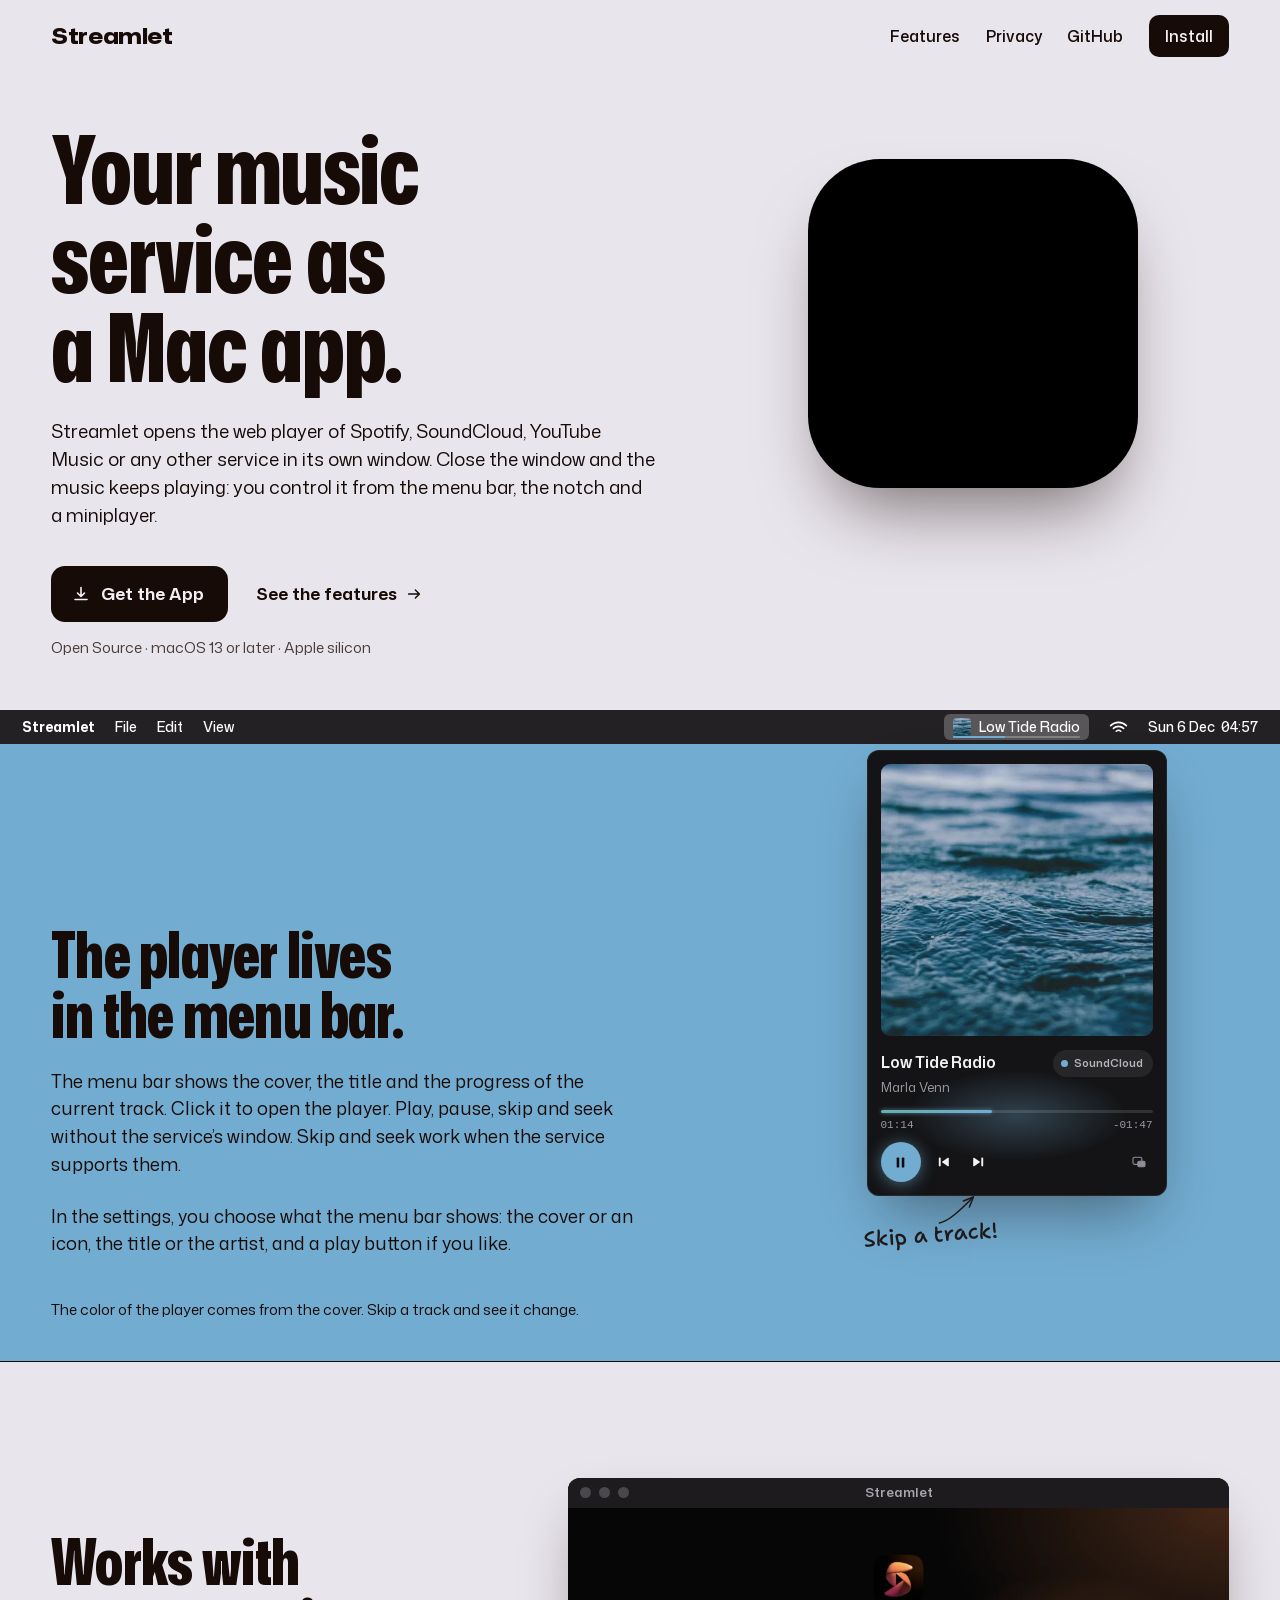
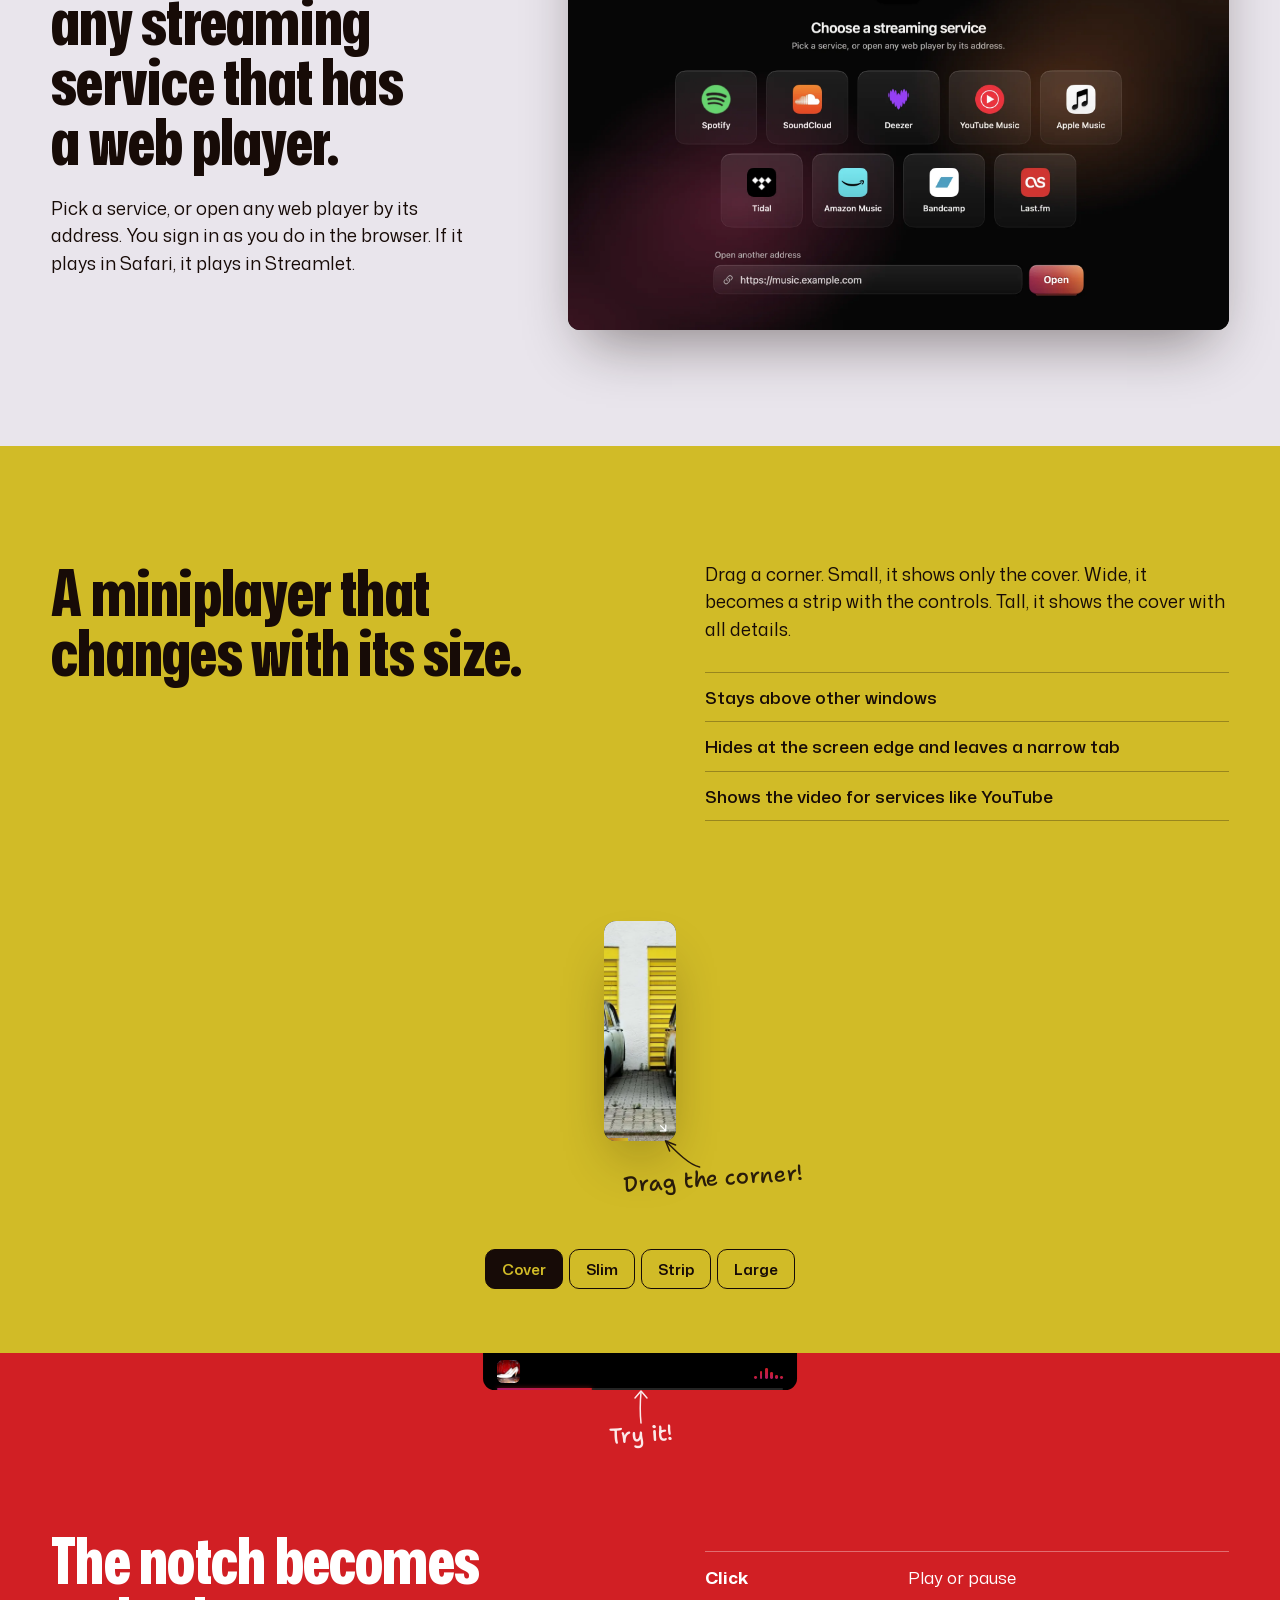
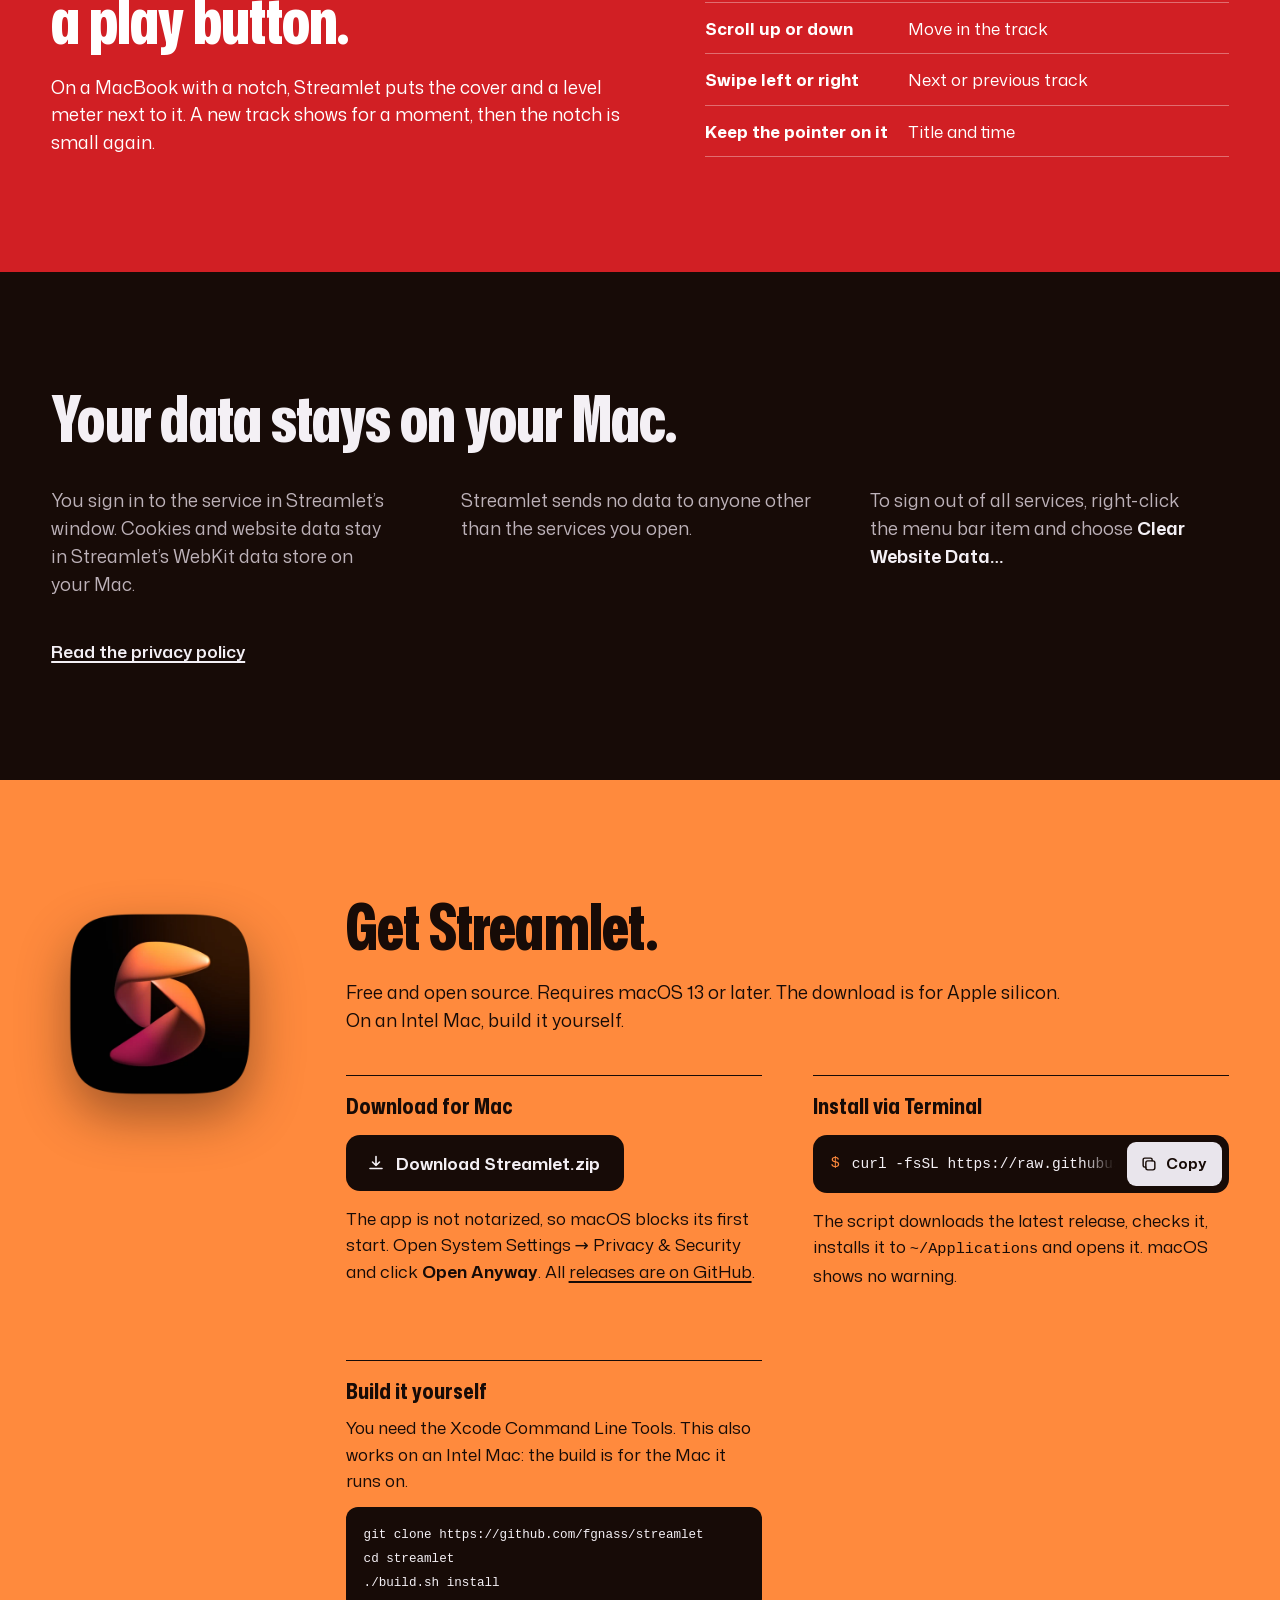
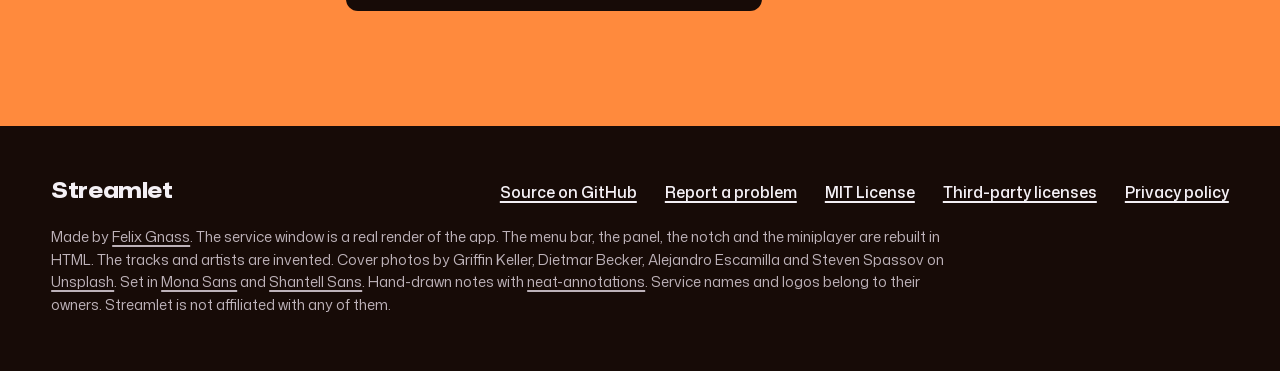
==== commit b258428f: "docs: serve the website from streamlet.gnass.buzz" ====
--- a/docs/index.html
+++ b/docs/index.html
@@ -8,7 +8,7 @@
 <meta name="theme-color" content="#e9e5ec">
 <meta property="og:title" content="Streamlet – Your music service as a Mac app">
 <meta property="og:description" content="Any web player in its own window, with controls in the menu bar, the notch and a miniplayer.">
-<meta property="og:image" content="https://fgnass.github.io/streamlet/assets/img/icon-512.png">
+<meta property="og:image" content="https://streamlet.gnass.buzz/assets/img/icon-512.png">
 <meta property="og:type" content="website">
 <link rel="icon" type="image/png" href="assets/favicon.png">
 <link rel="apple-touch-icon" href="assets/apple-touch-icon.png">
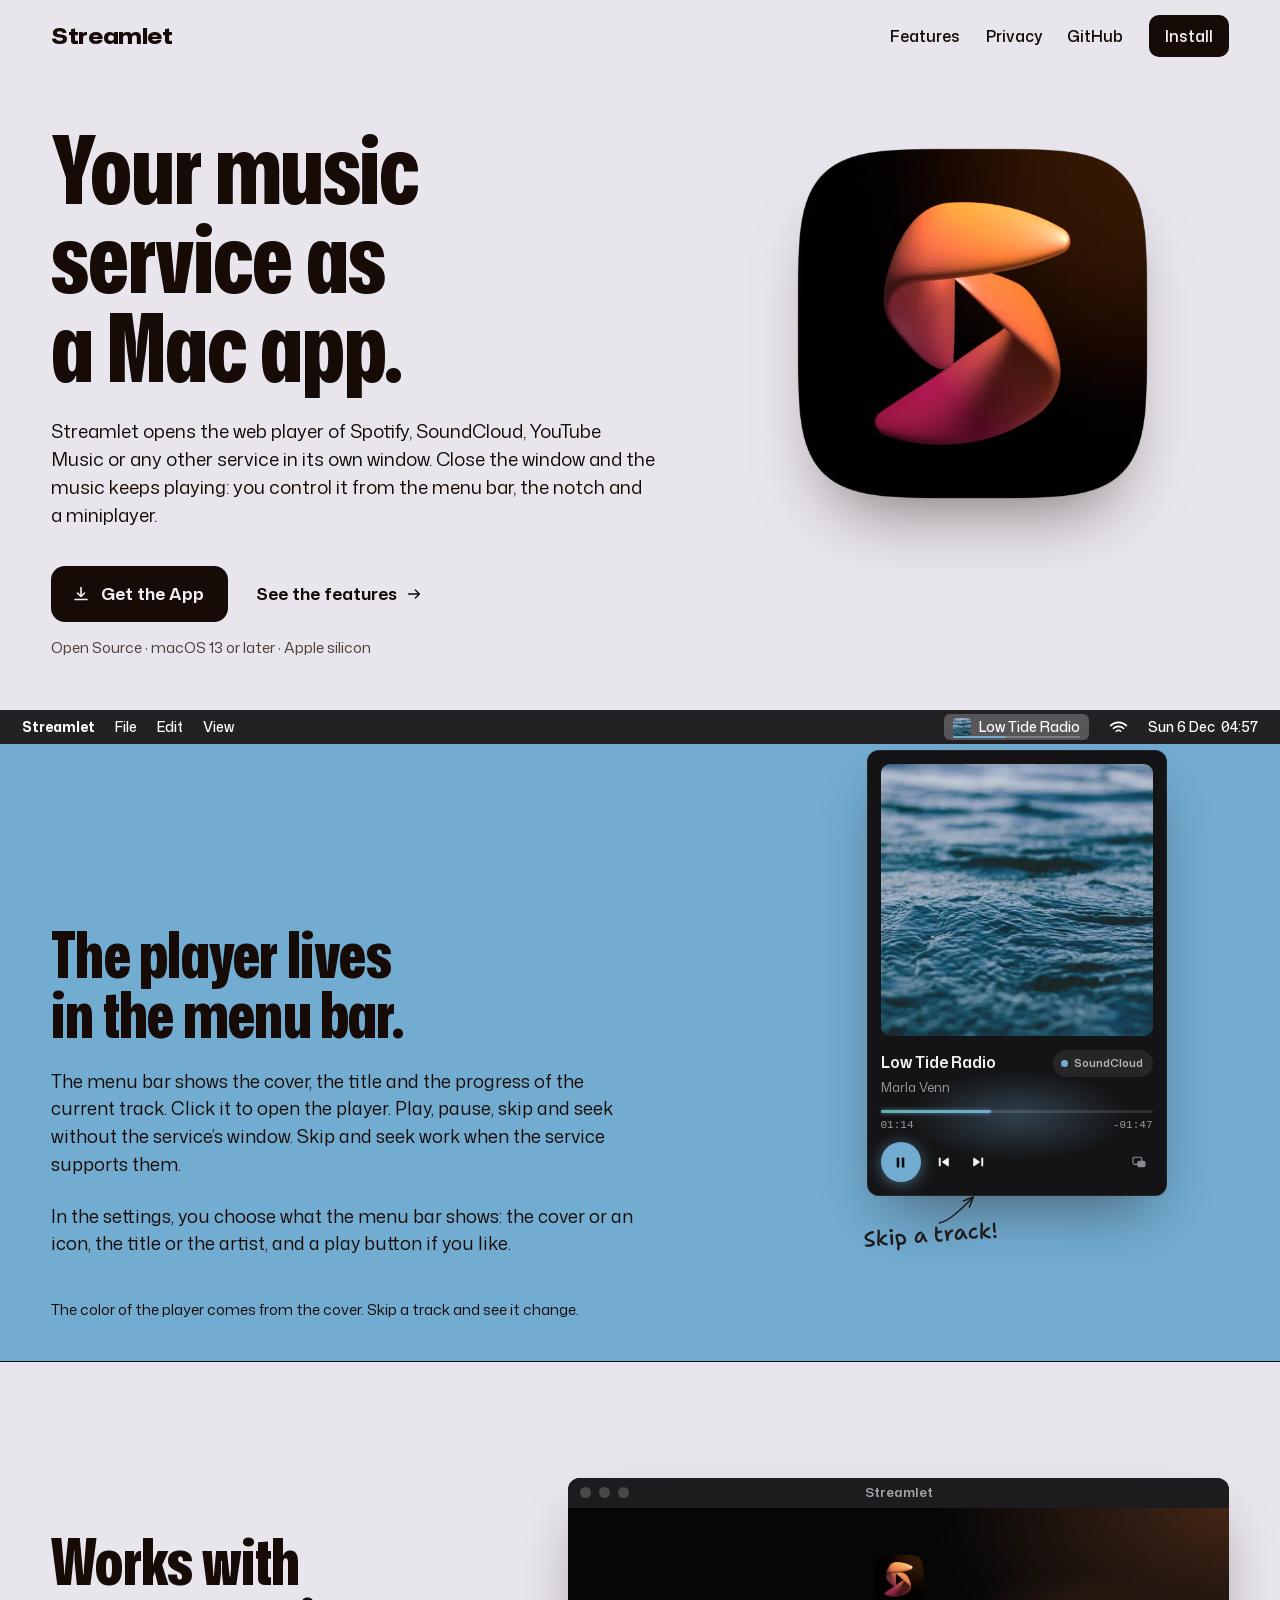
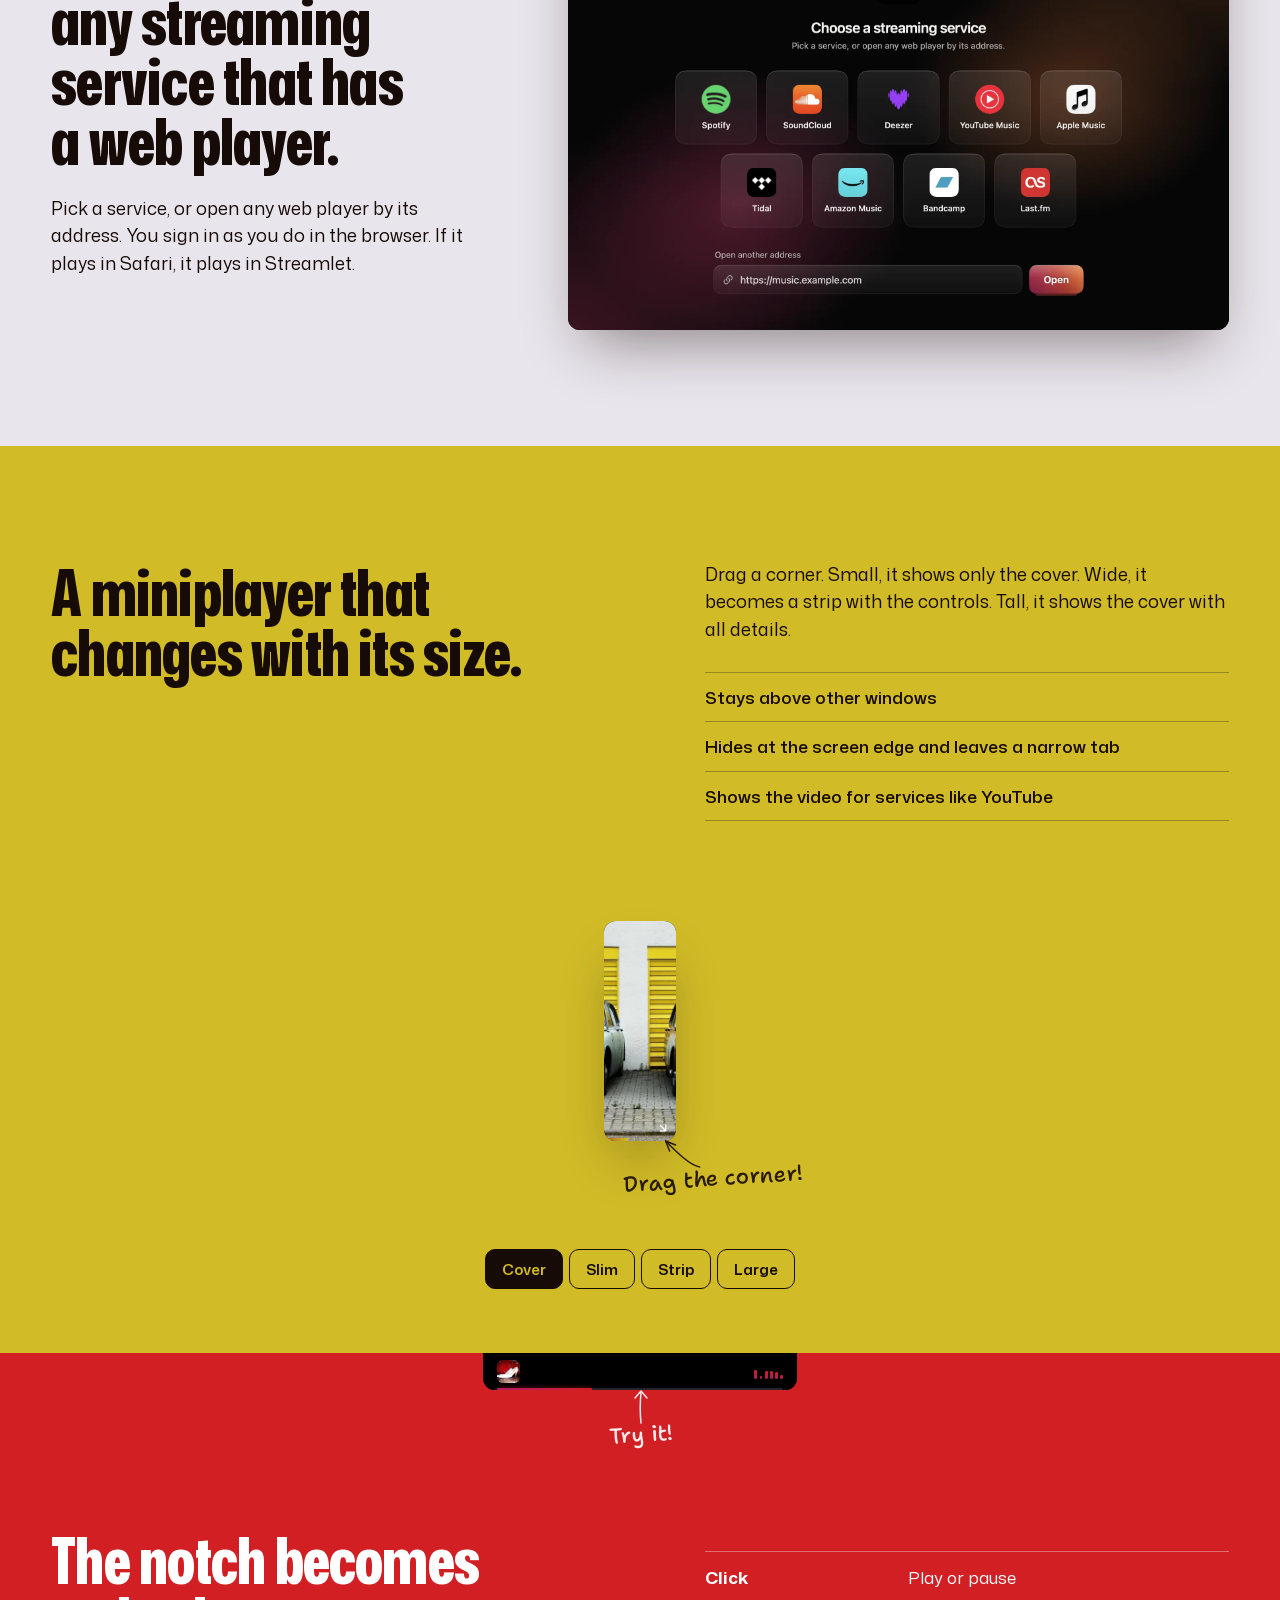
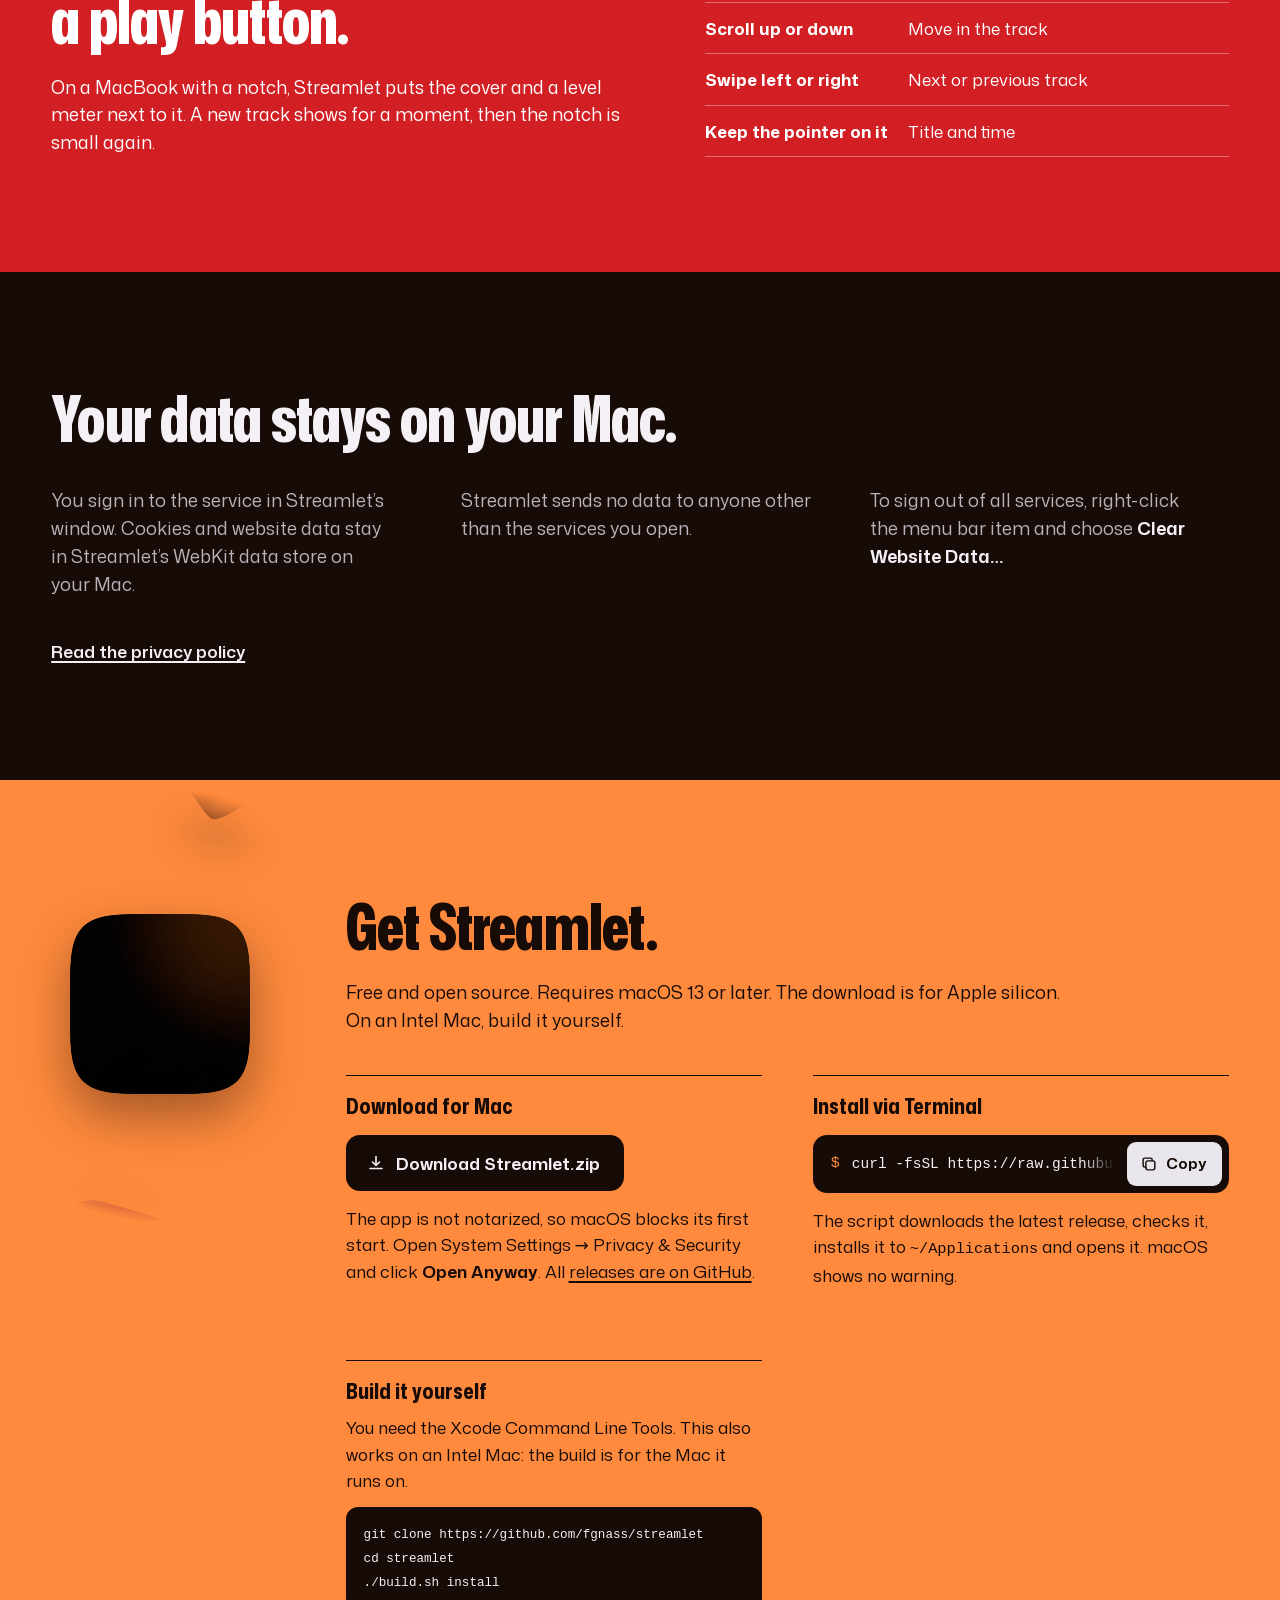
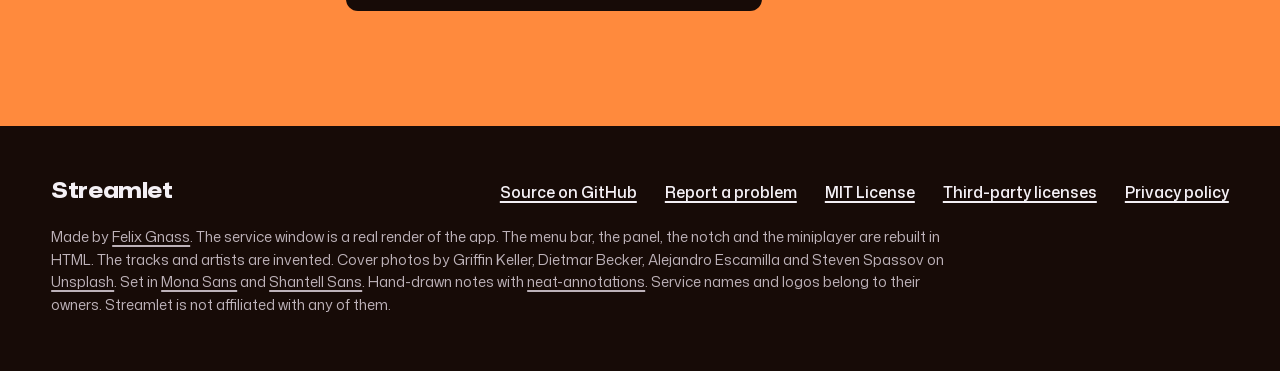
==== commit bb56a5d5: "docs: build up the install icon on scroll instead of taking the hero icon apart" ====
--- a/docs/index.html
+++ b/docs/index.html
@@ -215,7 +215,10 @@
 
   <!-- Install -->
   <section class="install" id="install" aria-labelledby="install-h">
-    <img class="install-icon" src="assets/img/icon-512.webp" alt="" width="200" height="200">
+    <div class="install-icon" aria-hidden="true">
+      <img src="assets/img/icon-512.webp" alt="" width="200" height="200">
+      <canvas width="1280" height="1280"></canvas>
+    </div>
     <h2 id="install-h">Get Streamlet.</h2>
     <p class="install-lead">Free and open source. Requires macOS 13 or later. The download is for Apple silicon. On an Intel Mac, build it yourself.</p>
 
--- a/docs/style.css
+++ b/docs/style.css
@@ -546,7 +546,18 @@
   display: grid; grid-template-columns: auto minmax(0, 1fr); gap: 24px clamp(32px, 6vw, 88px); align-items: start;
    padding: var(--section) var(--edge);
 }
-.install-icon { grid-row: 1 / span 4; width: clamp(120px, 17vw, 220px); height: auto; filter: drop-shadow(0 22px 26px rgba(23, 11, 7, 0.4)); }
+/* The icon builds up while it scrolls into view. The tile takes half of the canvas. */
+.install-icon { position: relative; grid-row: 1 / span 4; width: clamp(120px, 17vw, 220px); aspect-ratio: 1; }
+.install-icon img, .install-icon canvas { filter: drop-shadow(0 22px 26px rgba(23, 11, 7, 0.4)); }
+.install-icon img { display: block; width: 100%; height: 100%; }
+.install-icon canvas {
+  position: absolute; left: -50%; top: -50%; width: 200%; height: 200%; max-width: none;
+  pointer-events: none; opacity: 0;
+  -webkit-mask-image: radial-gradient(closest-side, #000 80%, transparent 100%);
+  mask-image: radial-gradient(closest-side, #000 80%, transparent 100%);
+}
+.install-icon.live canvas { opacity: 1; }
+.install-icon.live img { opacity: 0; }
 .install ::selection { background: var(--ink); color: #fff; }
 .install :focus-visible { outline-color: var(--ink); }
 .install > :not(.install-icon) { grid-column: 2; }
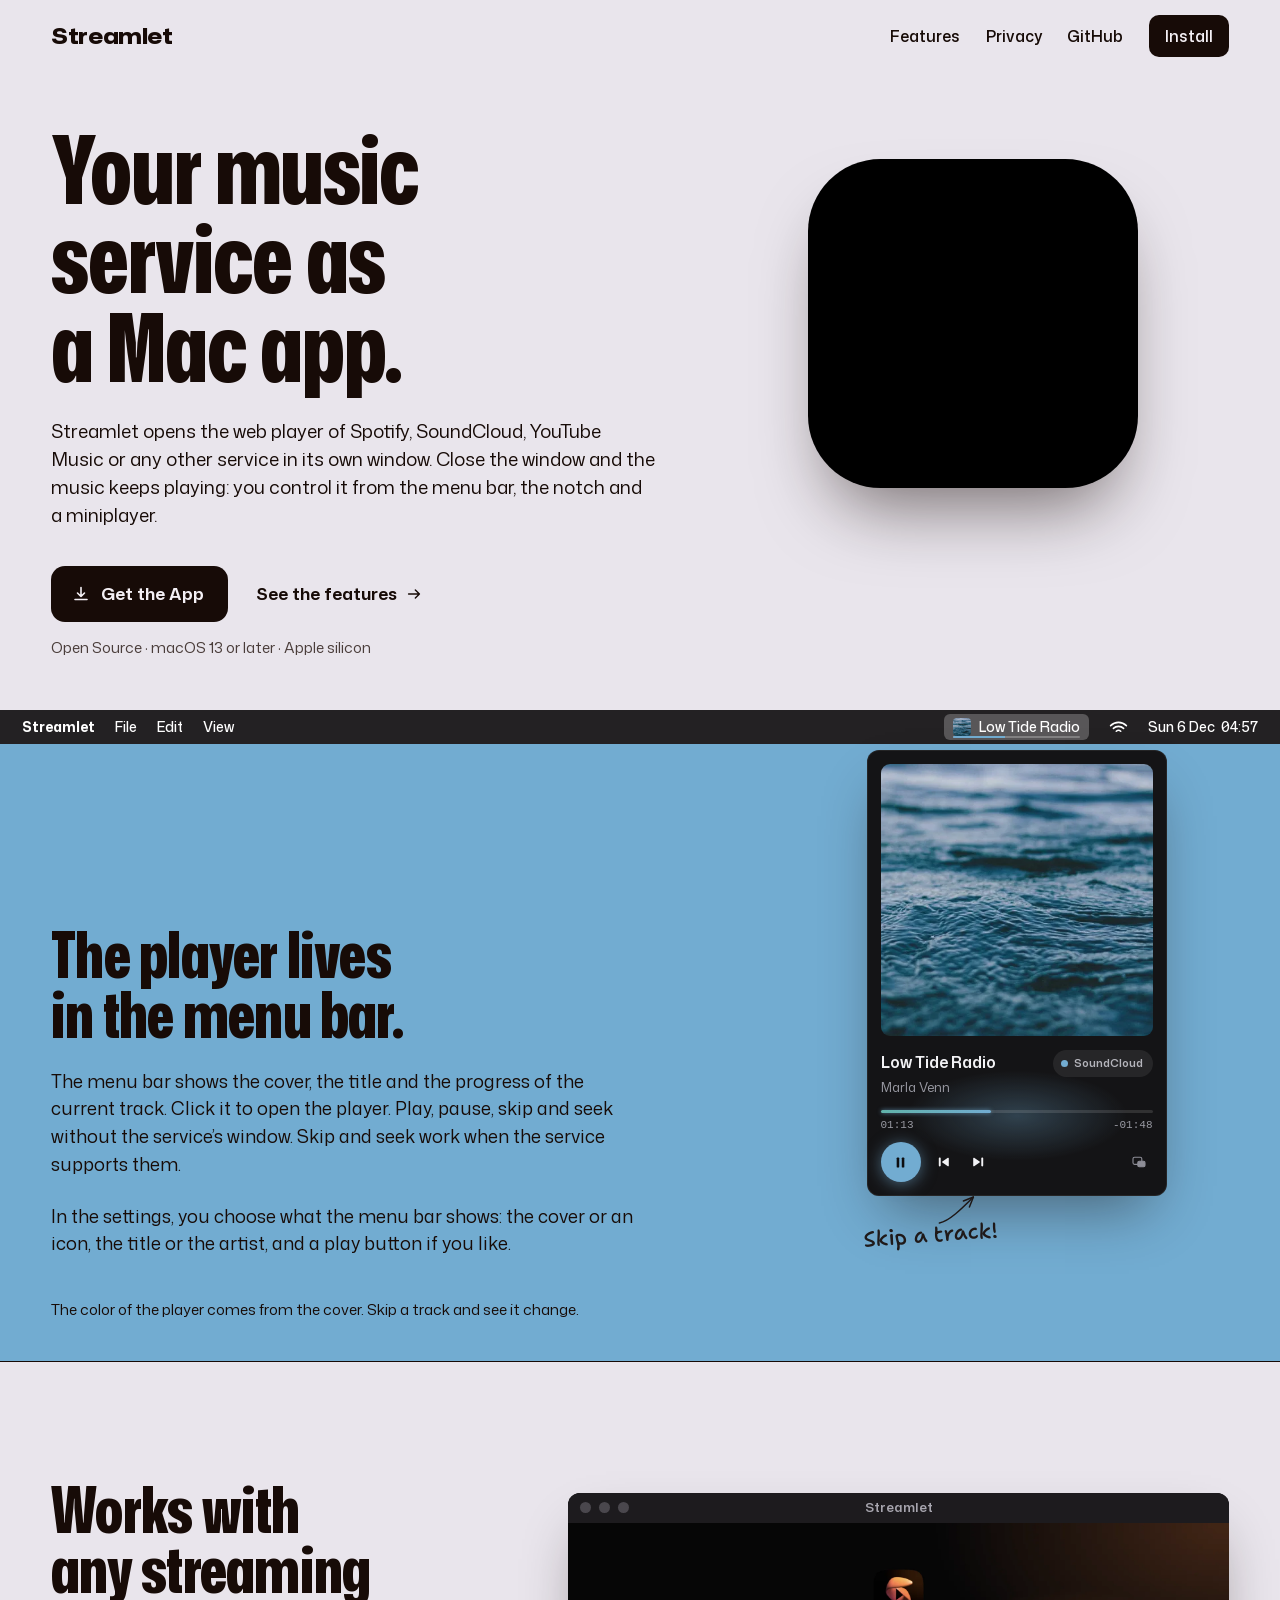
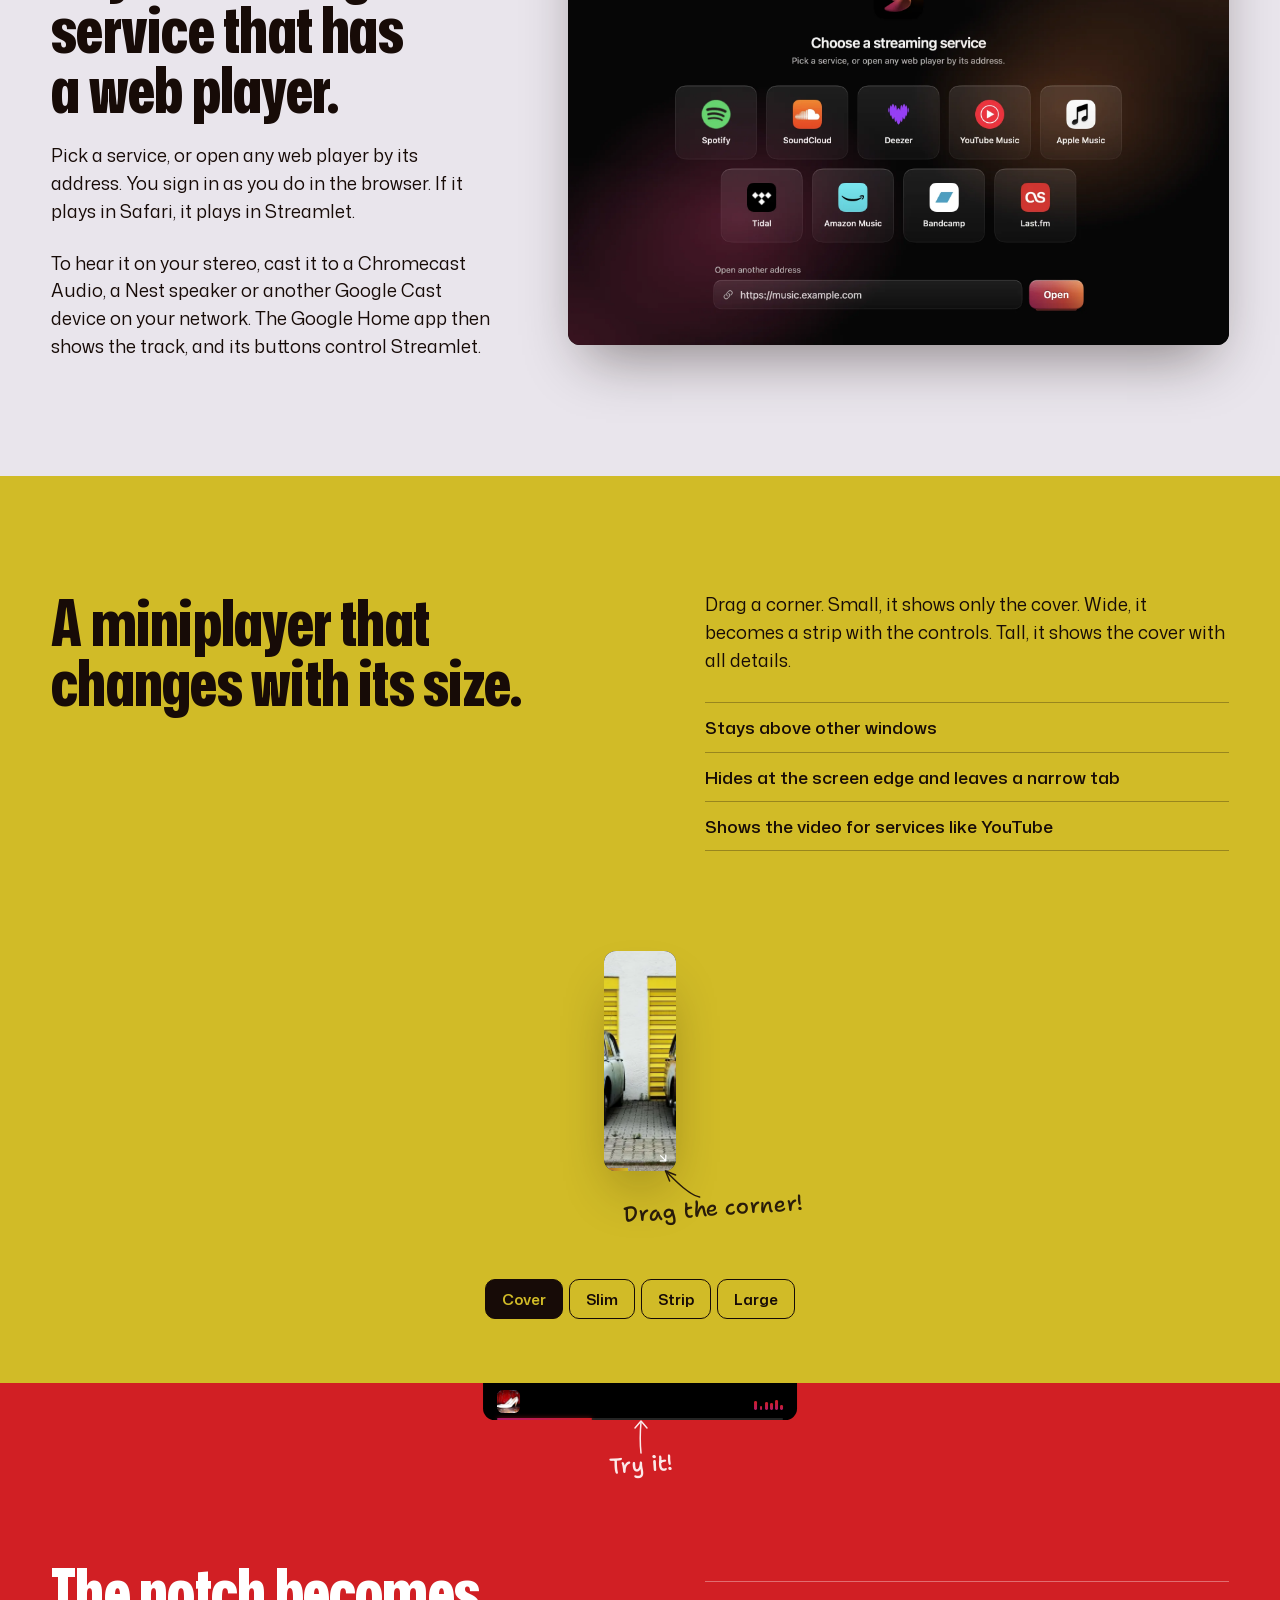
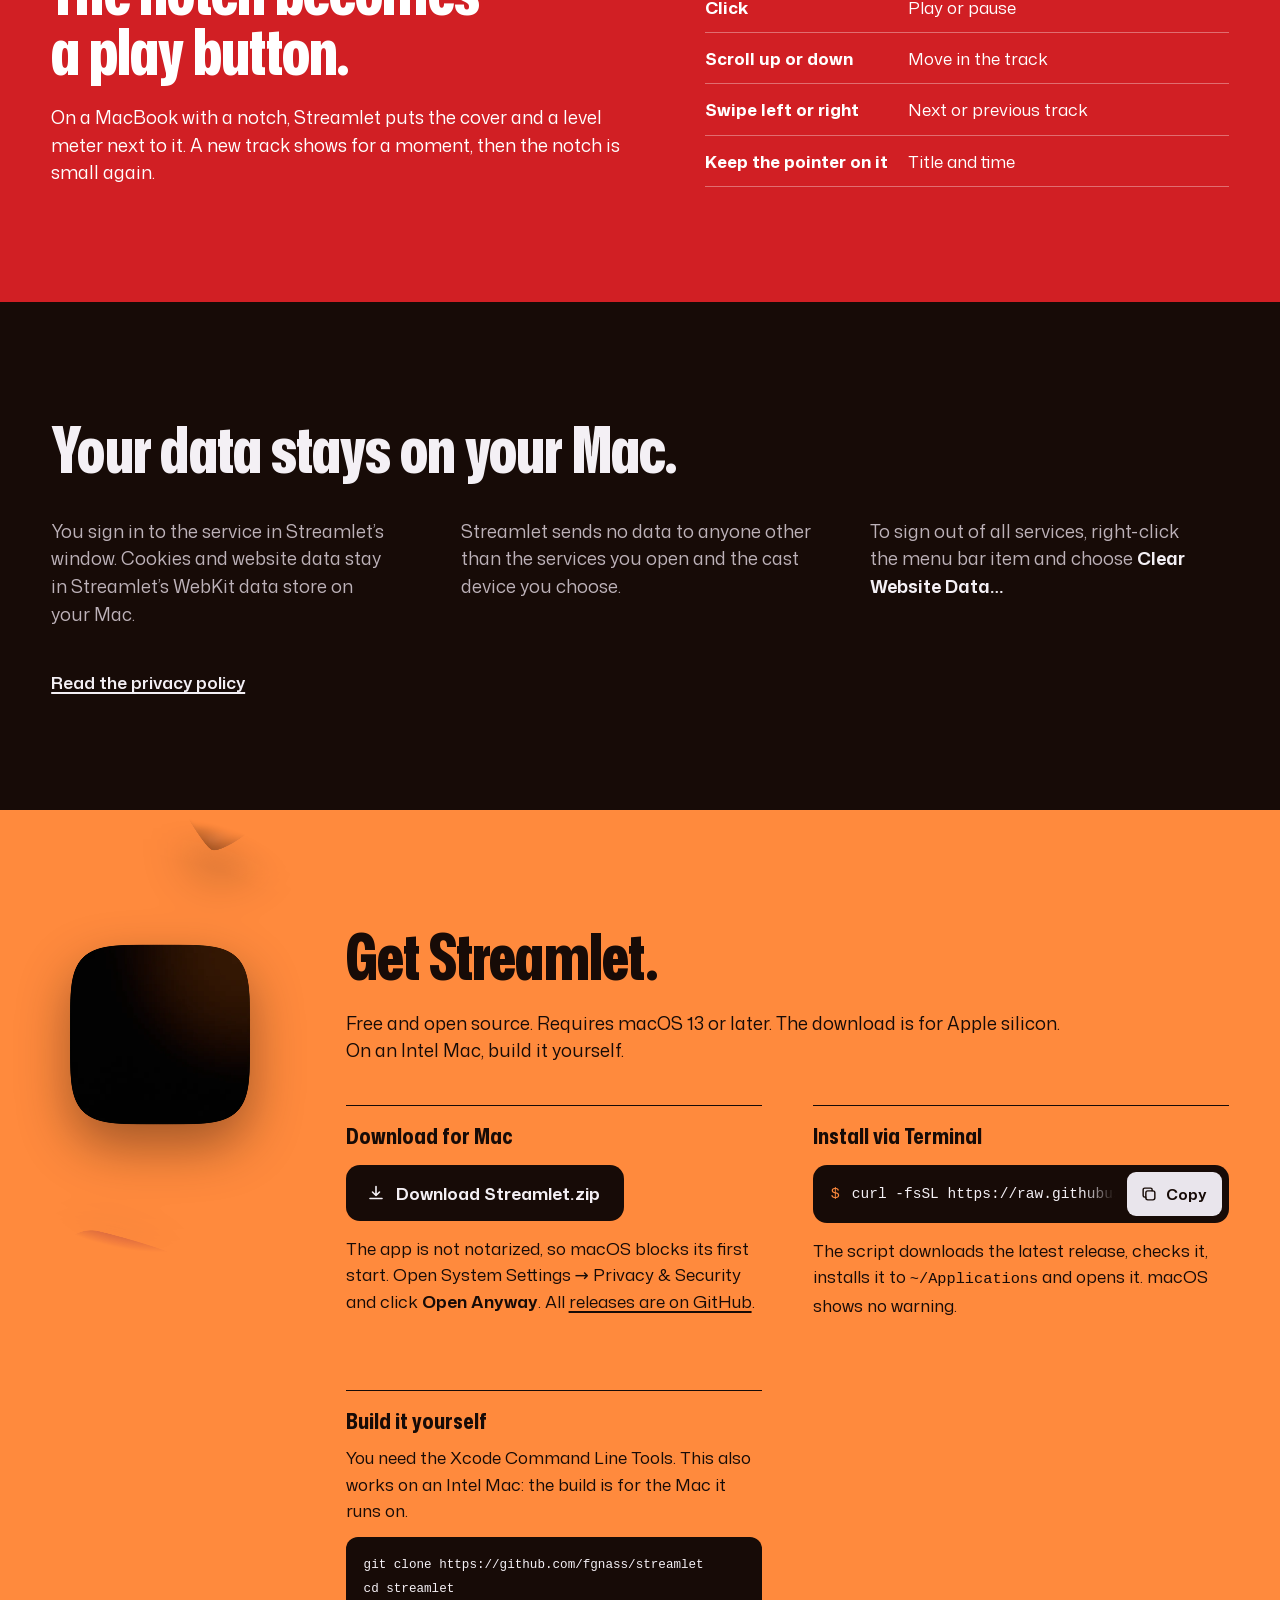
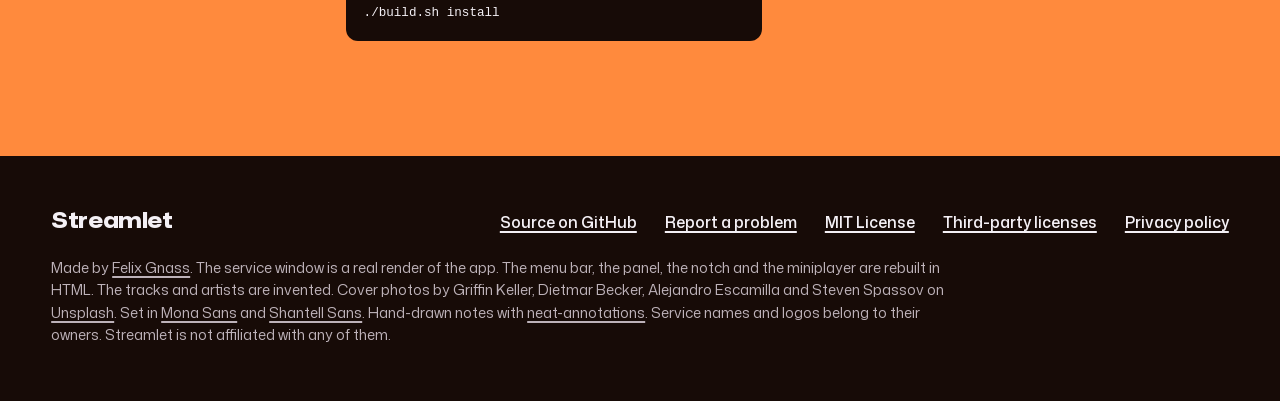
==== commit a742f57c: "docs: mention casting on the homepage and in the privacy policy" ====
--- a/docs/index.html
+++ b/docs/index.html
@@ -113,6 +113,7 @@
     <div class="services-copy">
       <h2 id="services-h">Works with any streaming service that has a web player.</h2>
       <p>Pick a service, or open any web player by its address. You sign in as you do in the browser. If it plays in Safari, it plays in Streamlet.</p>
+      <p>To hear it on your stereo, cast it to a Chromecast Audio, a Nest speaker or another Google Cast device on your network. The Google Home app then shows the track, and its buttons control Streamlet.</p>
     </div>
     <figure class="window">
       <div class="window-bar" aria-hidden="true"><i></i><i></i><i></i><span>Streamlet</span></div>
@@ -207,7 +208,7 @@
     <h2 id="privacy-h">Your data stays on your Mac.</h2>
     <div class="privacy-cols">
       <p>You sign in to the service in Streamlet’s window. Cookies and website data stay in Streamlet’s WebKit data store on your Mac.</p>
-      <p>Streamlet sends no data to anyone other than the services you open.</p>
+      <p>Streamlet sends no data to anyone other than the services you open and the cast device you choose.</p>
       <p>To sign out of all services, right-click the menu bar item and choose <em>Clear Website Data…</em></p>
     </div>
     <p class="privacy-more"><a href="privacy.html">Read the privacy policy</a></p>
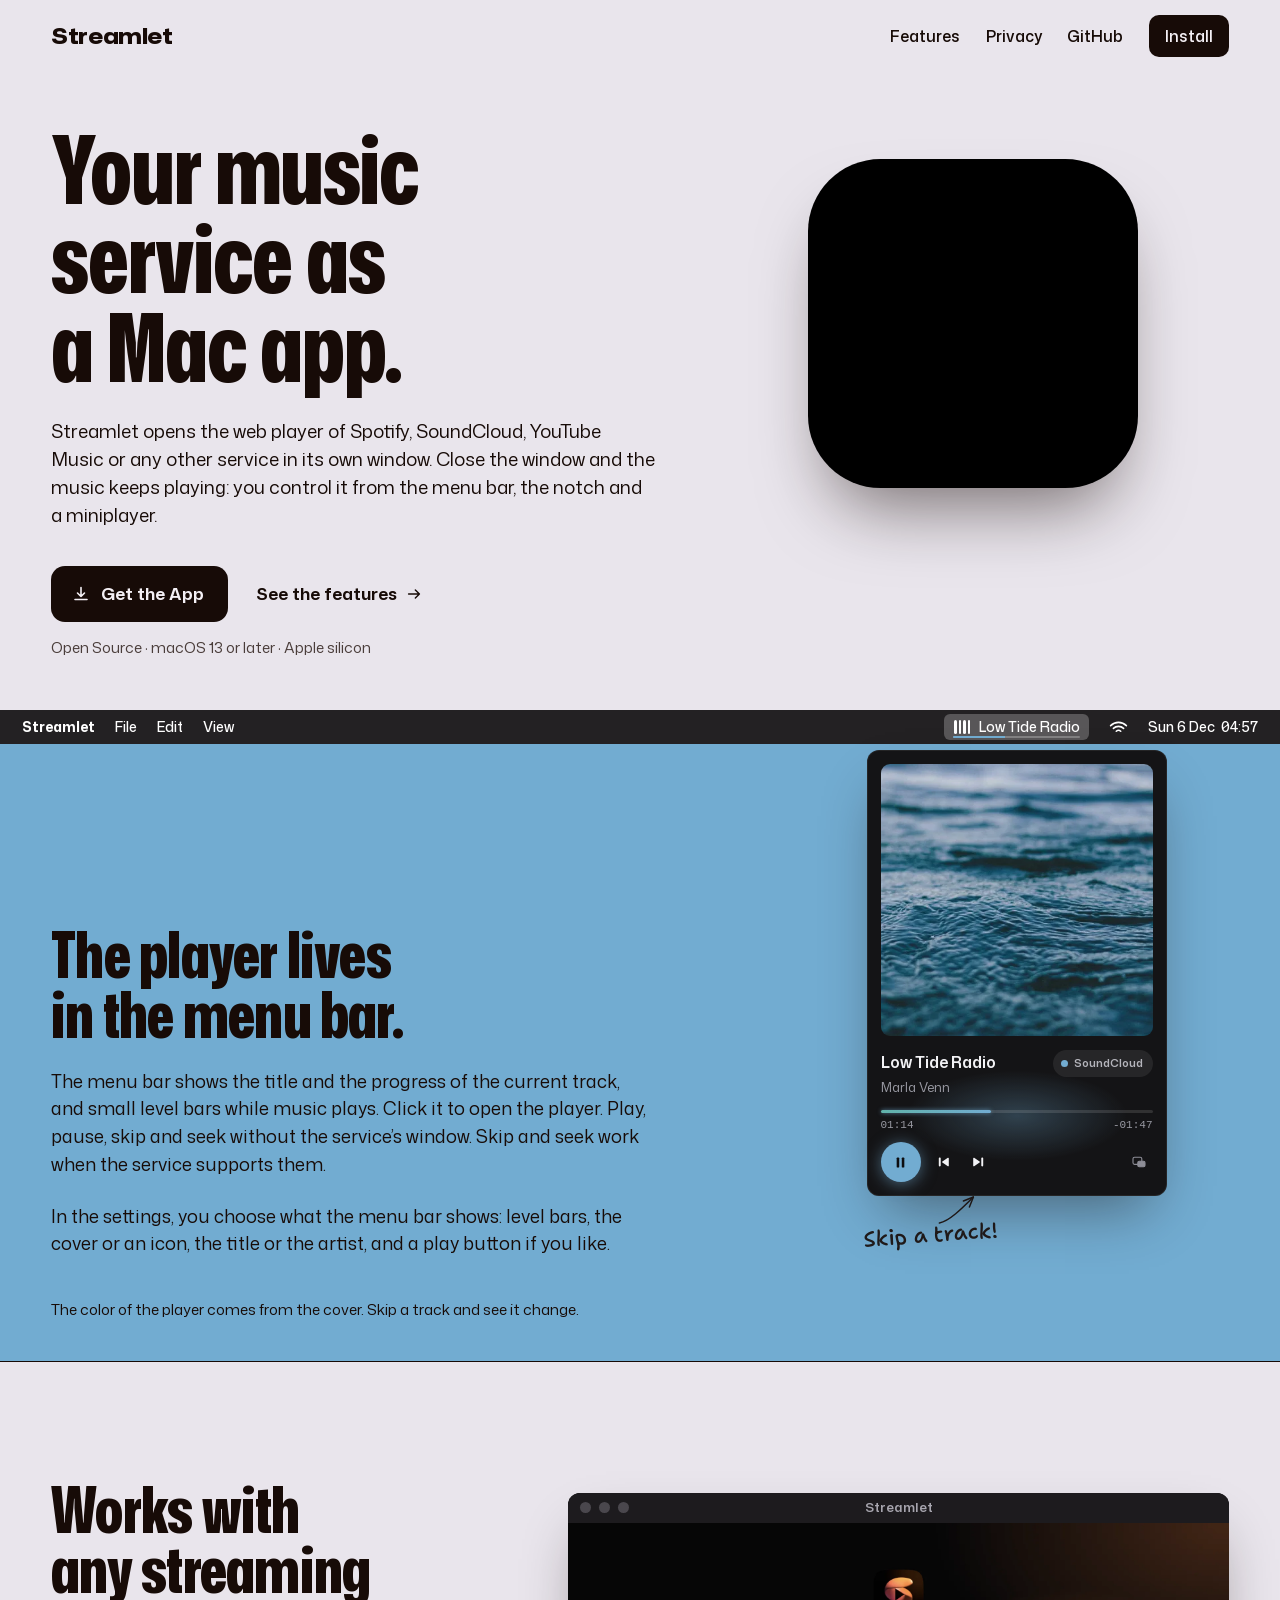
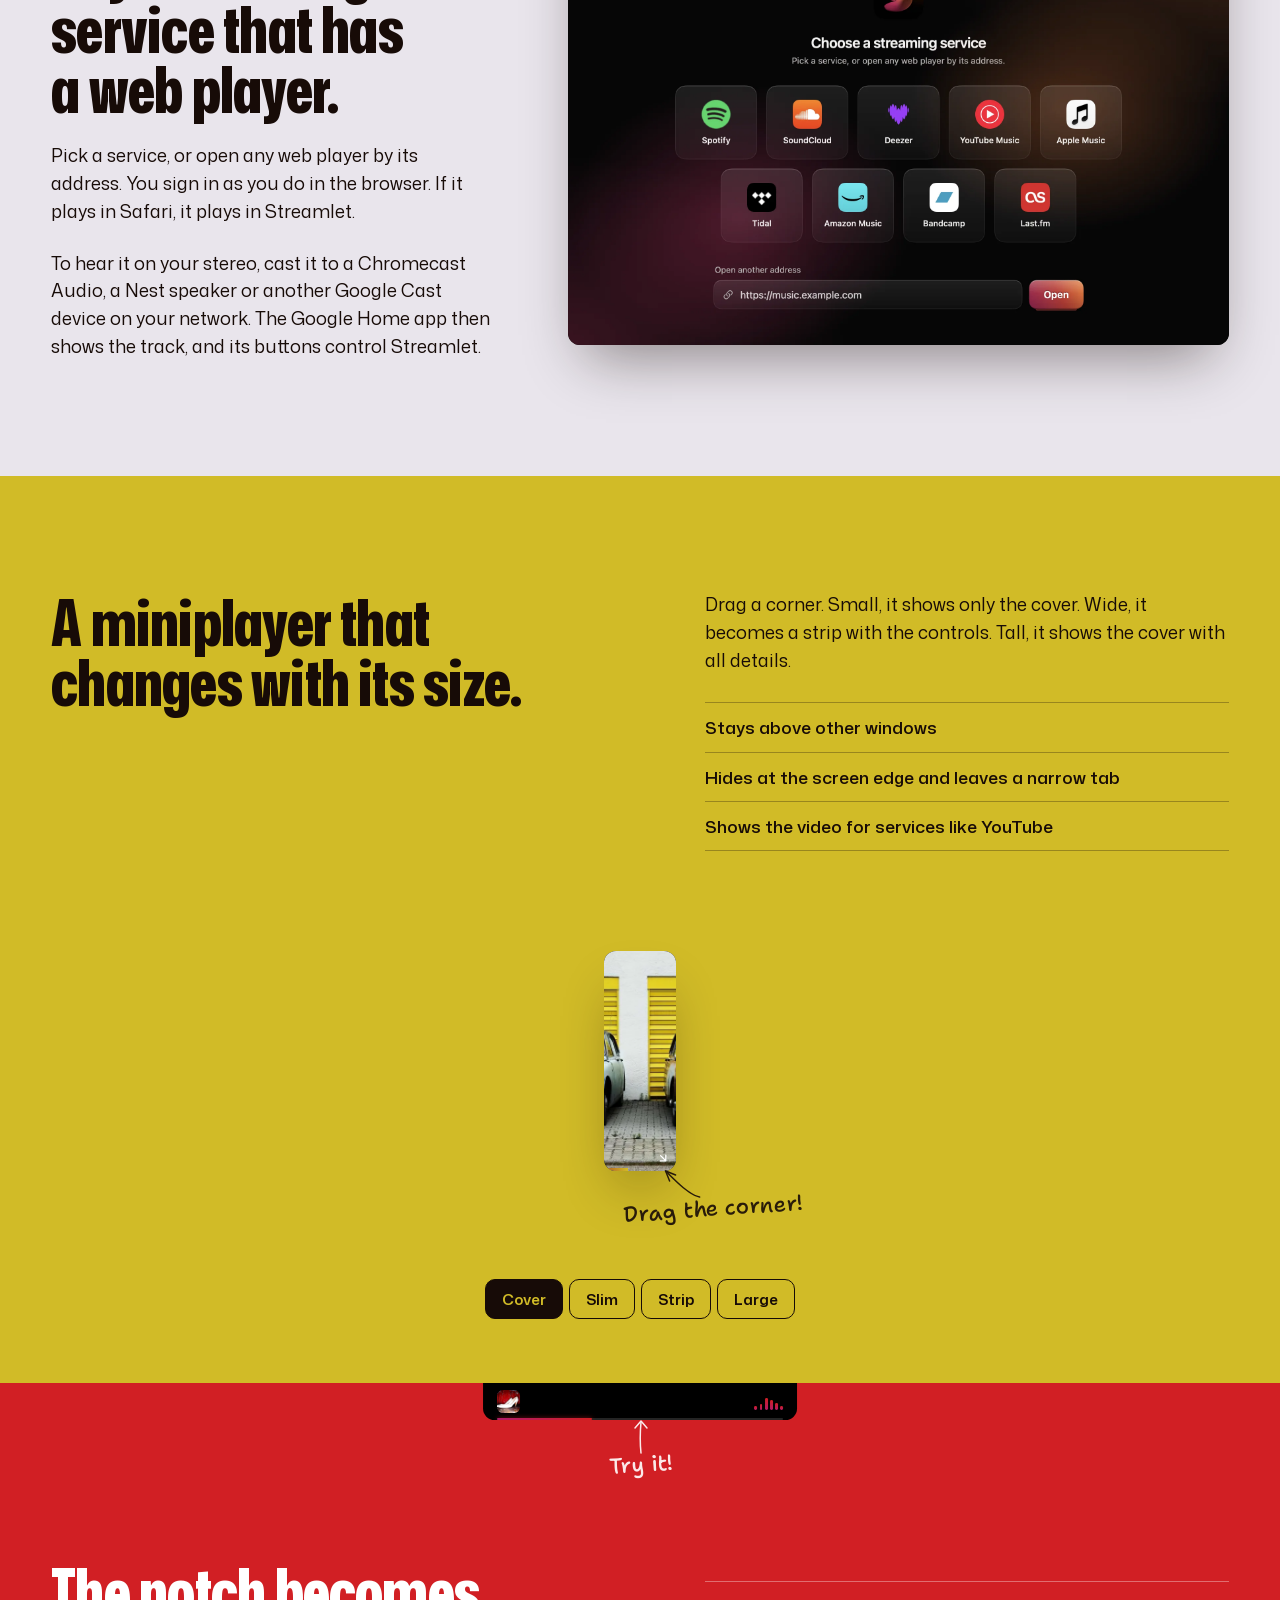
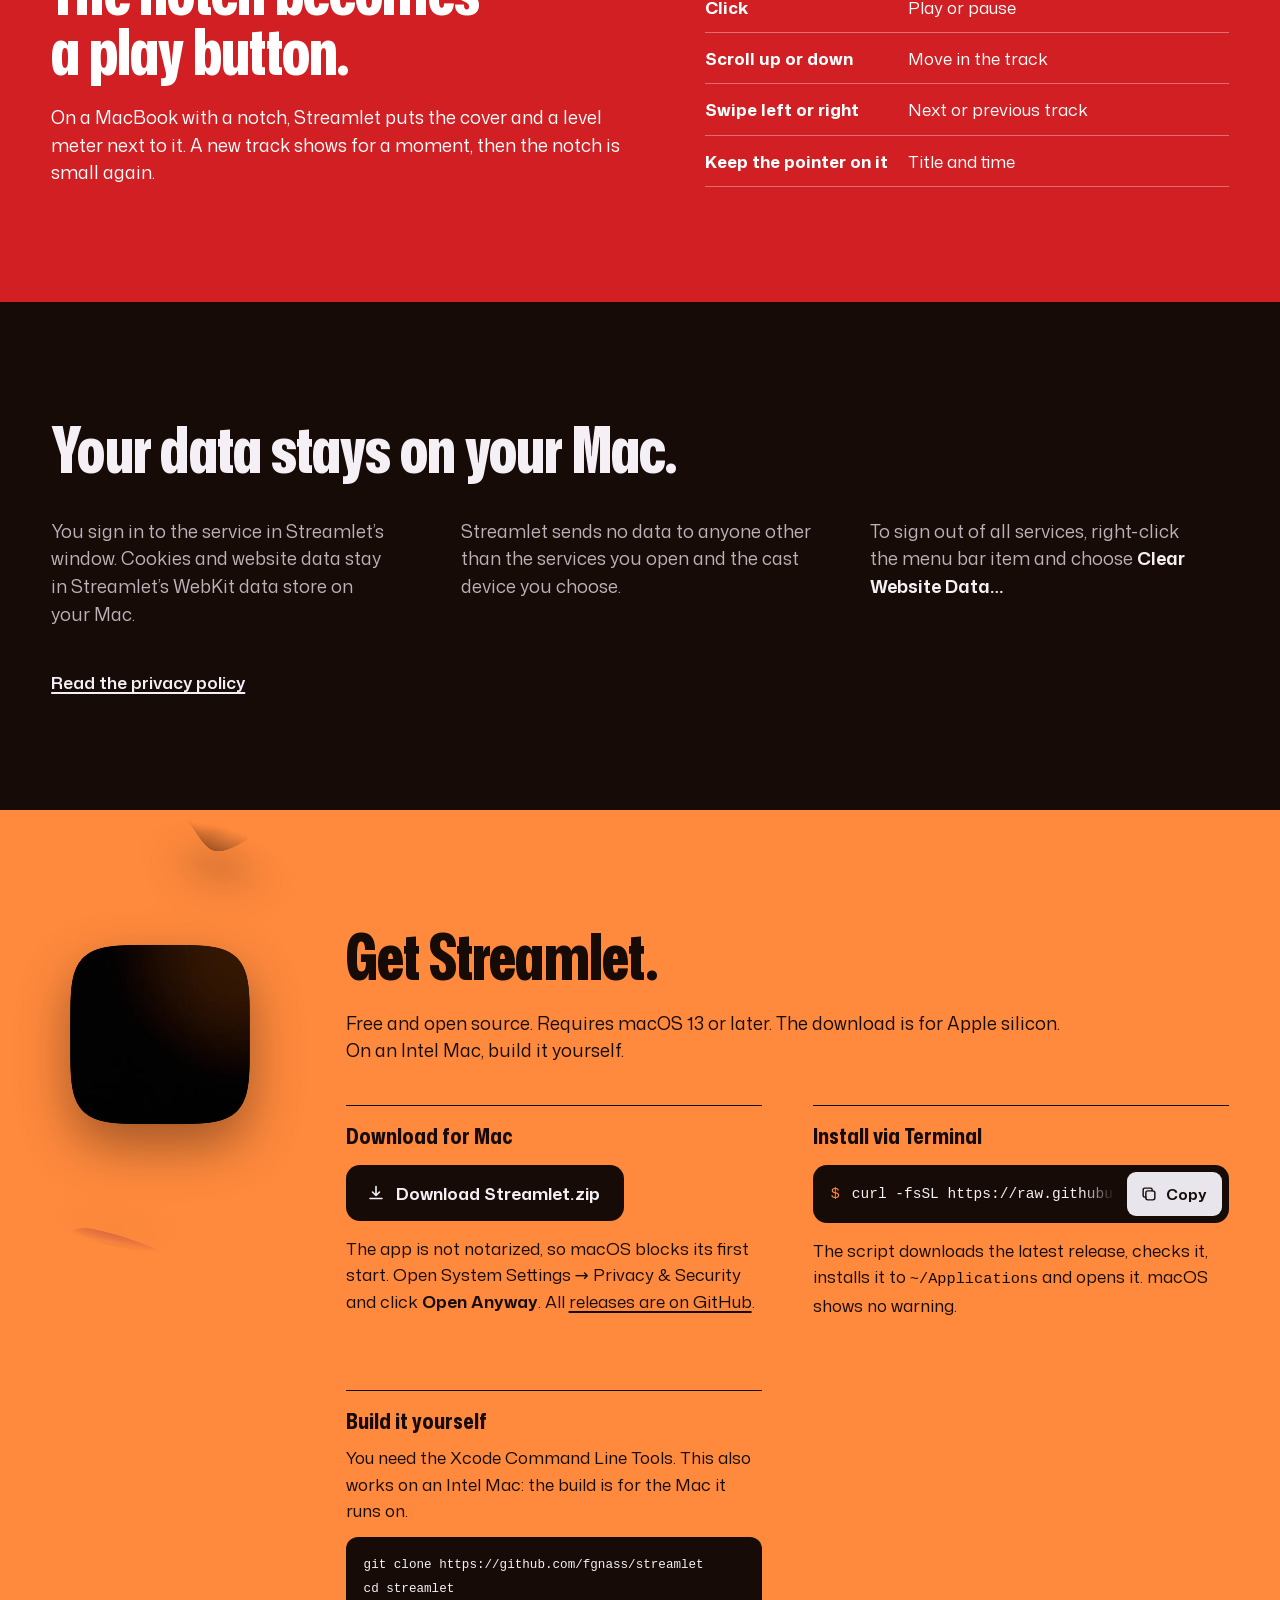
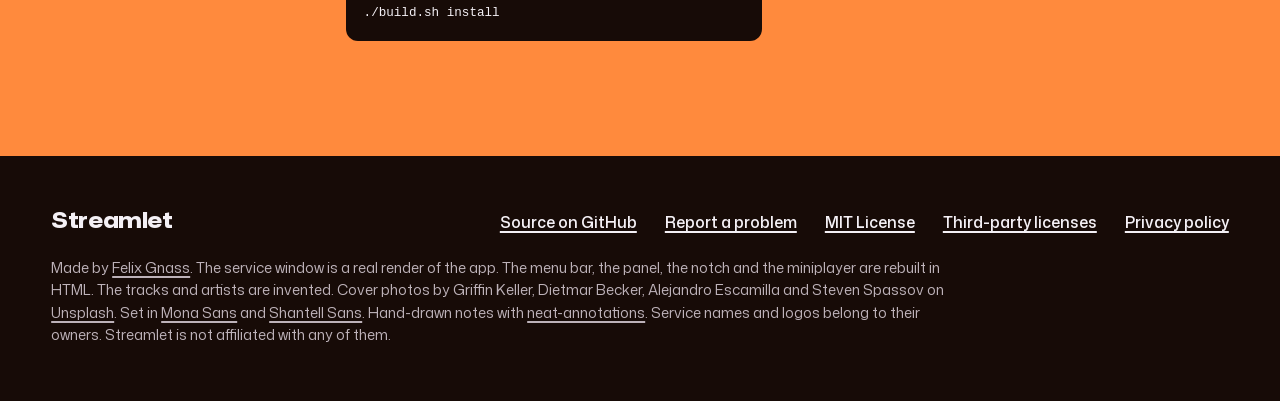
==== commit 42ca6055: "docs: show level bars and the flat S in the menu bar on the homepage" ====
--- a/docs/index.html
+++ b/docs/index.html
@@ -21,6 +21,7 @@
 <body>
 
 <svg width="0" height="0" style="position:absolute" aria-hidden="true">
+  <symbol id="i-logo" viewBox="0 0 100 100"><path fill="currentColor" stroke="none" fill-rule="evenodd" d="M62 31 C70.97 30.28 82.05 25.95 87 21 C89.83 18.17 85.75 9.72 80 8 C43.6 -2.92 13 13 13 40 C13 56 25.23 63.25 38 69 C29.03 69.72 17.95 74.05 13 79 C10.17 81.83 14.25 90.28 20 92 C56.4 102.92 87 87 87 60 C87 44 74.77 36.75 62 31 Z M41.5 36.5 Q41.5 34 43.57 35.41 L62.93 48.59 Q65 50 62.93 51.41 L43.57 64.59 Q41.5 66 41.5 63.5 Z"/></symbol>
   <symbol id="i-copy" viewBox="0 0 20 20"><rect x="6.5" y="6.5" width="10" height="10" rx="2.2"/><path d="M13.5 6.5V5.2a1.7 1.7 0 0 0-1.7-1.7H5.2a1.7 1.7 0 0 0-1.7 1.7v6.6a1.7 1.7 0 0 0 1.7 1.7h1.3"/></symbol>
   <symbol id="i-check" viewBox="0 0 20 20"><path d="m4.5 10.5 3.5 3.5 7.5-8"/></symbol>
   <symbol id="i-download" viewBox="0 0 20 20"><path d="M10 3.5v9m0 0-3.5-3.5M10 12.5l3.5-3.5M4 15.5h12"/></symbol>
@@ -69,8 +70,8 @@
     <div class="macbar">
       <div class="macbar-left" aria-hidden="true"><b>Streamlet</b><span>File</span><span>Edit</span><span>View</span></div>
       <div class="macbar-right">
-        <button class="macbar-item" type="button" id="mb-item" aria-expanded="true" aria-controls="panel" aria-label="Streamlet in the menu bar: open or close the player">
-          <img class="mb-cover" src="assets/img/cover-1.webp" alt="" width="18" height="18">
+        <button class="macbar-item playing" type="button" id="mb-item" aria-expanded="true" aria-controls="panel" aria-label="Streamlet in the menu bar: open or close the player">
+          <span class="mb-icon" aria-hidden="true"><span class="mb-bars"><i></i><i></i><i></i><i></i></span><svg class="mb-logo"><use href="#i-logo"/></svg></span>
           <span class="mb-title">Low Tide Radio</span>
           <i class="macbar-progress"><i></i></i>
         </button>
@@ -100,8 +101,8 @@
     <div class="field-inner">
       <div class="field-copy">
         <h2 id="f-menubar">The player lives in the menu bar.</h2>
-        <p>The menu bar shows the cover, the title and the progress of the current track. Click it to open the player. Play, pause, skip and seek without the service’s window. Skip and seek work when the service supports them.</p>
-        <p>In the settings, you choose what the menu bar shows: the cover or an icon, the title or the artist, and a play button if you like.</p>
+        <p>The menu bar shows the title and the progress of the current track, and small level bars while music plays. Click it to open the player. Play, pause, skip and seek without the service’s window. Skip and seek work when the service supports them.</p>
+        <p>In the settings, you choose what the menu bar shows: level bars, the cover or an icon, the title or the artist, and a play button if you like.</p>
       </div>
       <div class="panel-slot" aria-hidden="true"></div>
     </div>
--- a/docs/style.css
+++ b/docs/style.css
@@ -237,7 +237,23 @@
 .macbar-item:hover { background: rgba(255, 255, 255, 0.12); }
 .macbar-item[aria-expanded="true"] { background: rgba(255, 255, 255, 0.24); }
 .macbar-item:focus-visible { outline: 2px solid #fff; outline-offset: 2px; }
-.macbar-item img { width: 18px; height: 18px; border-radius: 4px; }
+/* The icon of the menu bar item, as in the app: level bars while music plays, otherwise the S */
+.mb-icon { position: relative; width: 18px; height: 18px; display: grid; place-items: center; }
+.mb-logo { width: 18px; height: 18px; color: #fff; display: none; }
+.mb-bars { display: flex; align-items: flex-end; gap: 2px; height: 14px; }
+.mb-bars i { width: 2.5px; height: 100%; border-radius: 2px; background: #fff; transform-origin: bottom; animation: mb-level 0.9s ease-in-out infinite alternate; }
+.mb-bars i:nth-child(1) { animation-duration: 0.71s; animation-delay: -0.3s; }
+.mb-bars i:nth-child(2) { animation-duration: 0.53s; animation-delay: -0.1s; }
+.mb-bars i:nth-child(3) { animation-duration: 0.83s; animation-delay: -0.5s; }
+.mb-bars i:nth-child(4) { animation-duration: 0.61s; animation-delay: -0.2s; }
+.macbar-item:not(.playing) .mb-bars { display: none; }
+.macbar-item:not(.playing) .mb-logo { display: block; }
+@keyframes mb-level { from { transform: scaleY(0.22); } to { transform: scaleY(1); } }
+@media (prefers-reduced-motion: reduce) {
+  .mb-bars i { animation: none; }
+  .mb-bars i:nth-child(1) { transform: scaleY(0.5); } .mb-bars i:nth-child(2) { transform: scaleY(0.85); }
+  .mb-bars i:nth-child(3) { transform: scaleY(0.65); } .mb-bars i:nth-child(4) { transform: scaleY(0.4); }
+}
 .macbar-progress { position: absolute; left: 9px; right: 9px; bottom: 2px; height: 2px; border-radius: 2px; background: rgba(255, 255, 255, 0.25); overflow: hidden; }
 .macbar-progress i { display: block; width: calc(var(--p, 0) * 100%); height: 100%; background: var(--acc); transition: background-color 0.6s; }
 .macbar-sys { width: 19px; height: 13px; fill: none; stroke: #fff; stroke-width: 1.7; stroke-linecap: round; }
